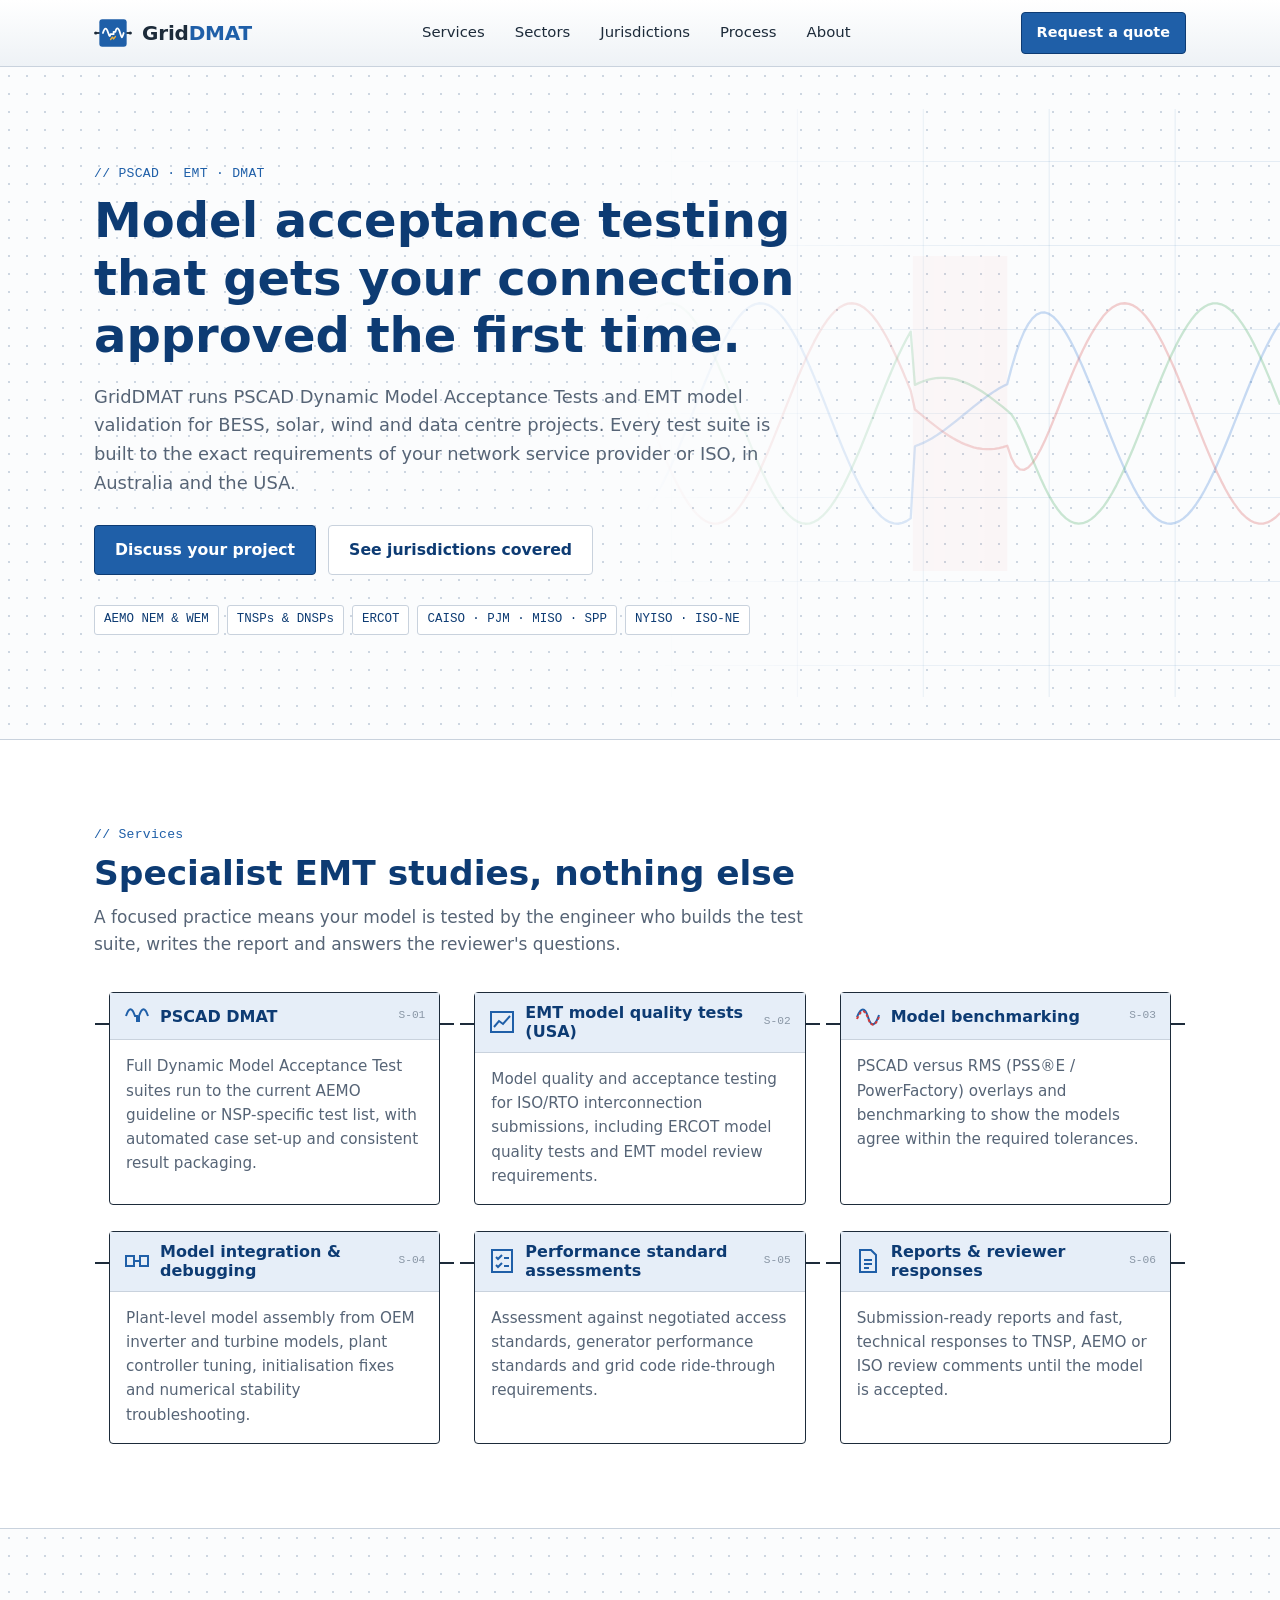
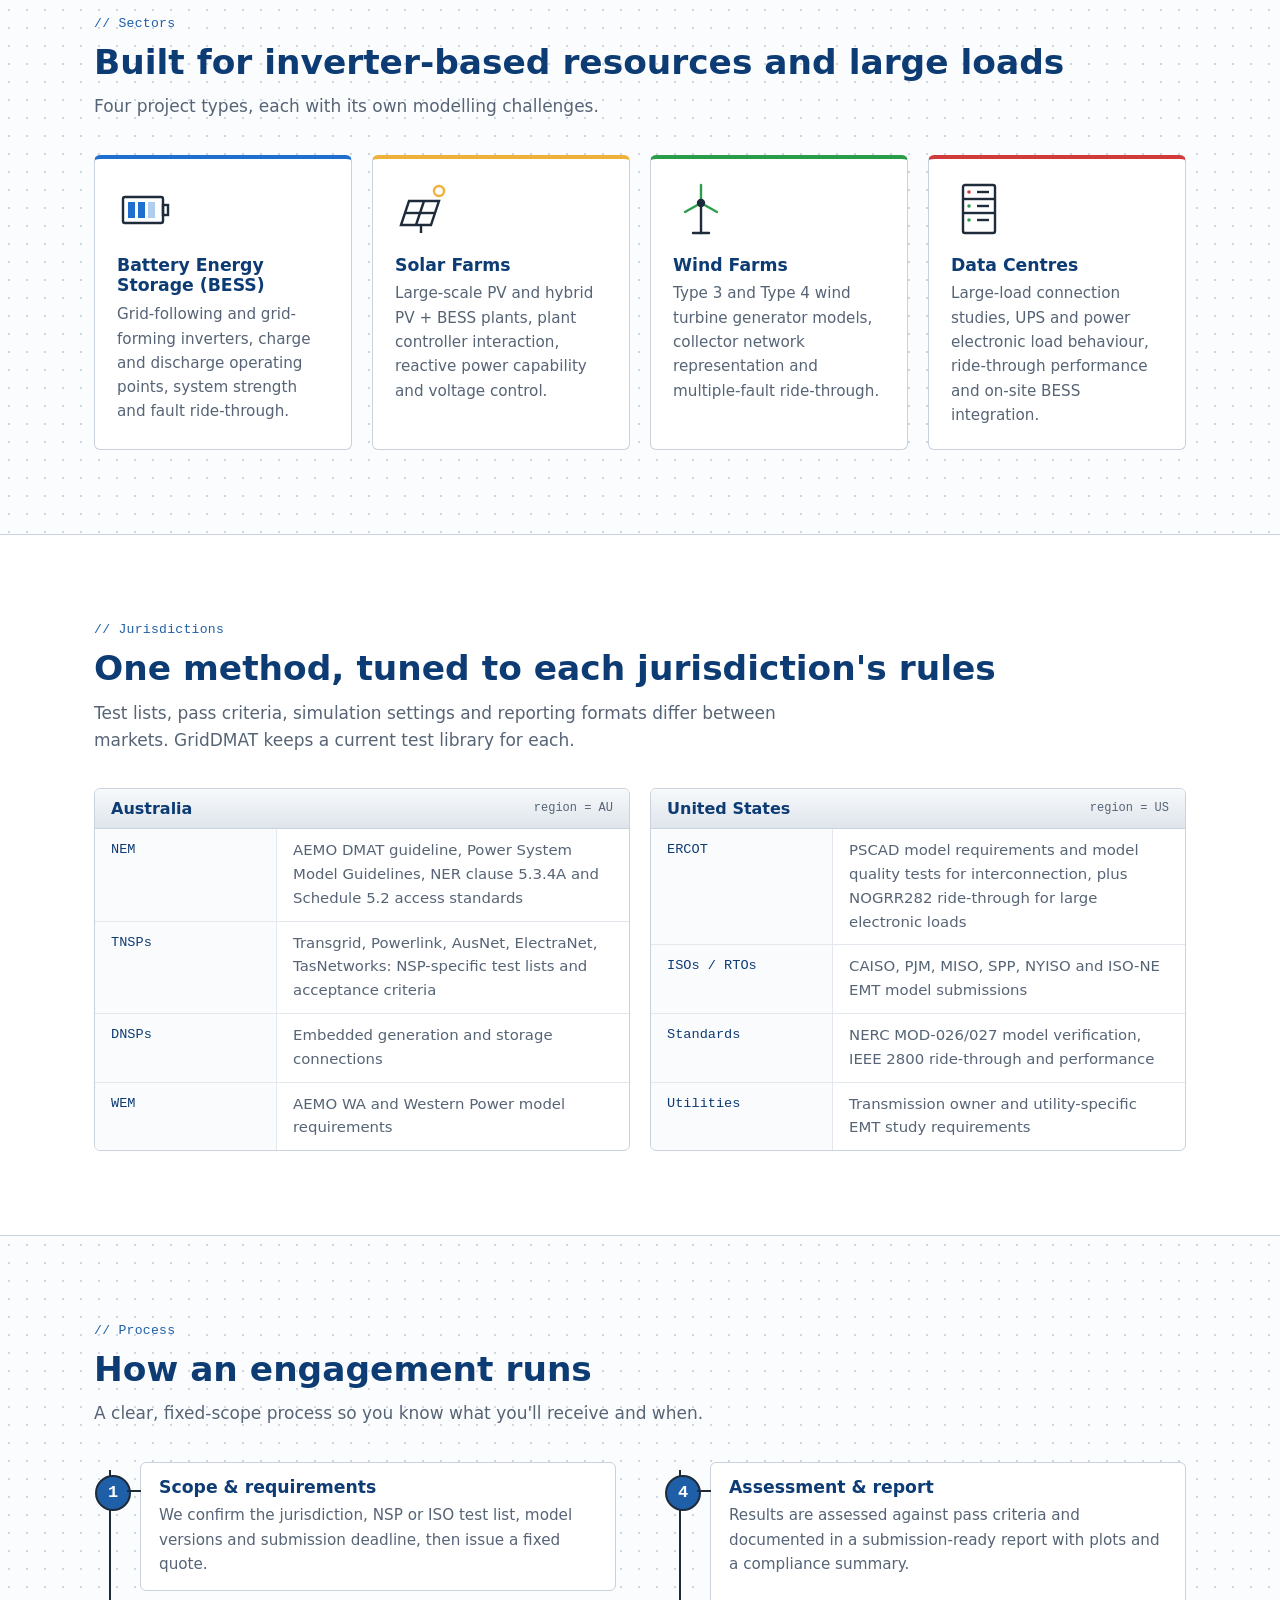
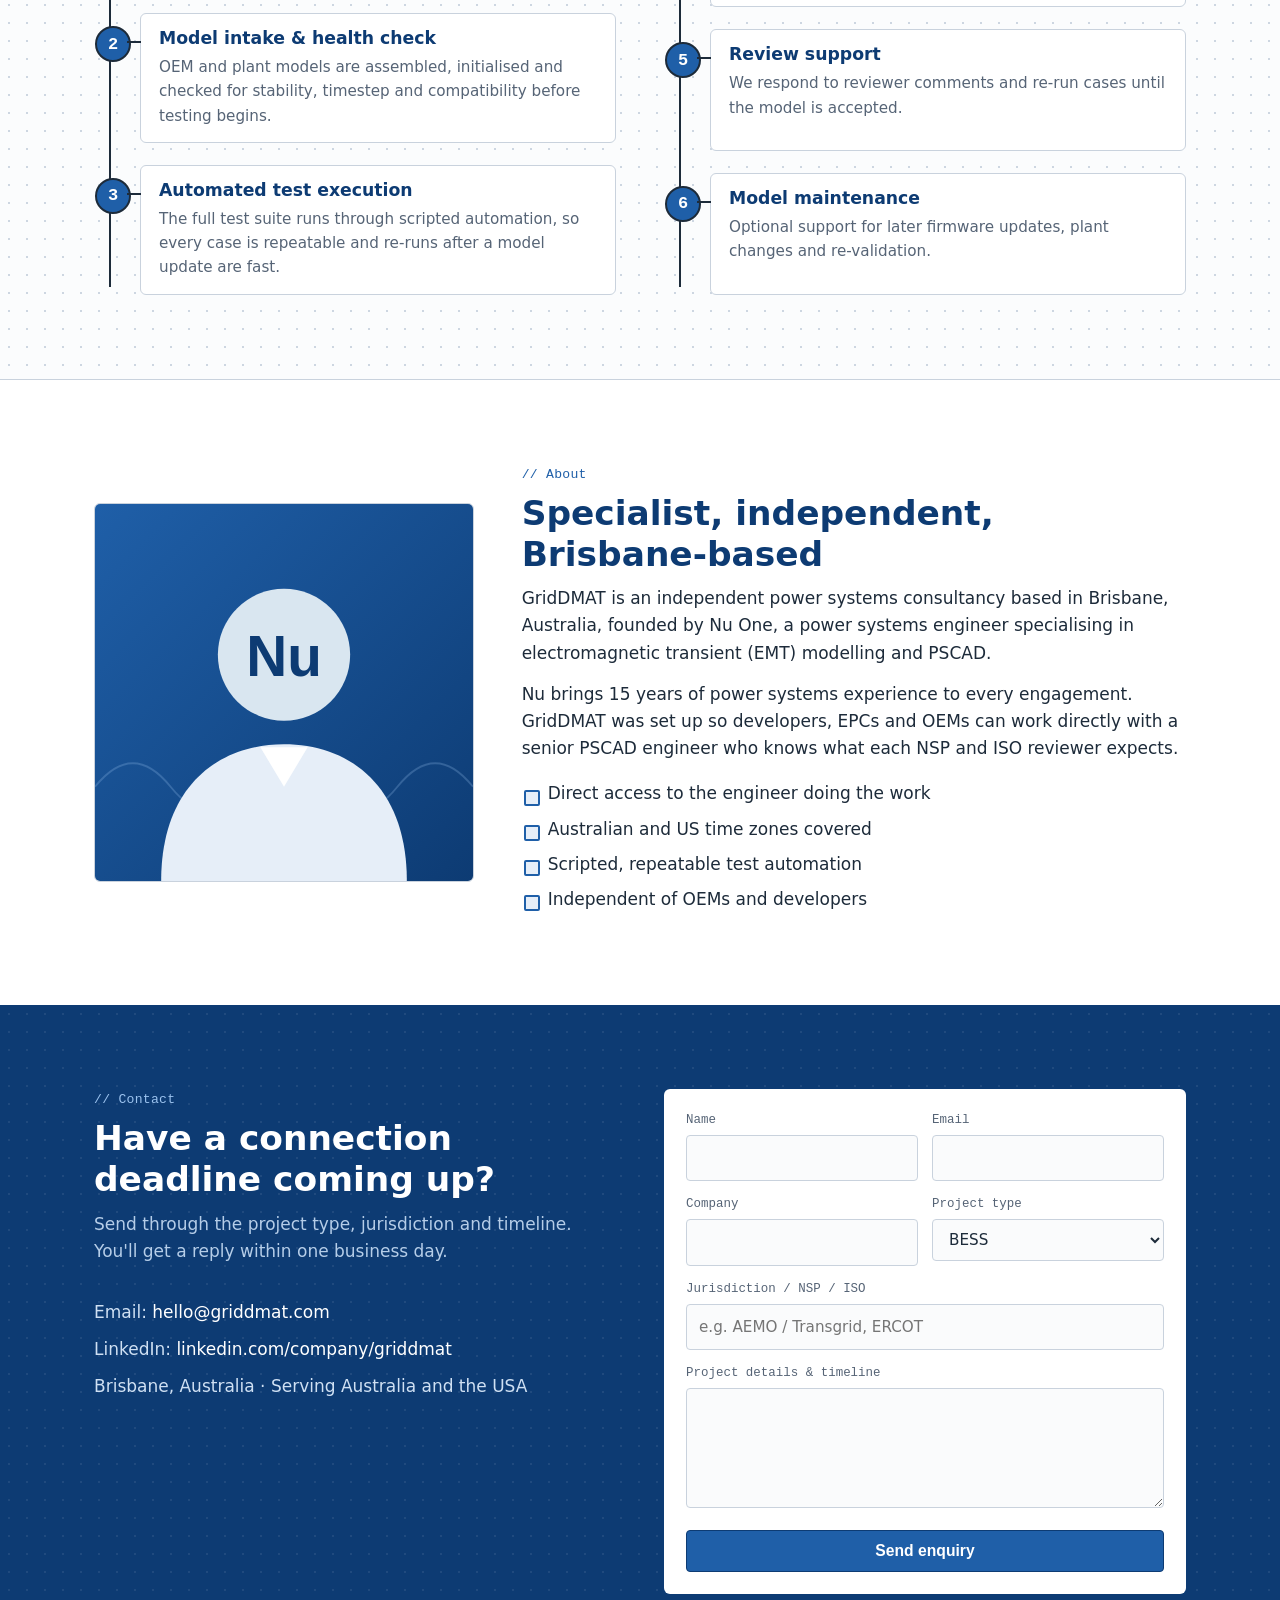
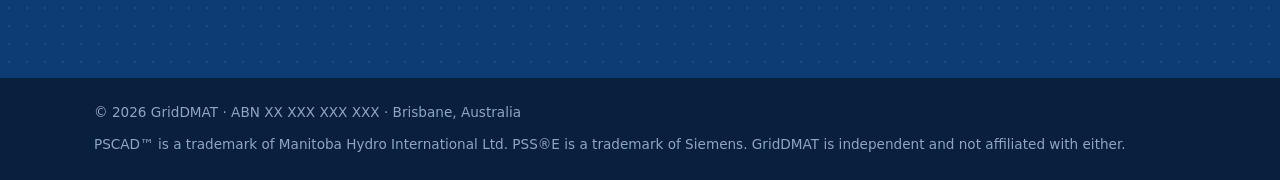
==== index.html @ 1ff41a5a "Initial website" ====
<!DOCTYPE html>
<html lang="en-AU">
<head>
<meta charset="utf-8">
<meta name="viewport" content="width=device-width,initial-scale=1">
<title>GridDMAT | PSCAD DMAT &amp; EMT Model Acceptance Testing for BESS, Solar, Wind &amp; Data Centres</title>
<meta name="description" content="GridDMAT delivers PSCAD Dynamic Model Acceptance Testing (DMAT) and EMT model validation for BESS, solar, wind and data centre connections, meeting AEMO, TNSP/NSP and US ISO/RTO requirements.">
<meta property="og:title" content="GridDMAT | PSCAD DMAT &amp; EMT Model Acceptance Testing">
<meta property="og:description" content="Jurisdiction-ready PSCAD model acceptance testing for BESS, solar, wind and data centres in Australia and the USA.">
<meta property="og:type" content="website">
<link rel="icon" href="assets/logo.svg" type="image/svg+xml">
<link rel="stylesheet" href="styles.css">
<script type="application/ld+json">
{"@context":"https://schema.org","@type":"ProfessionalService","name":"GridDMAT","description":"PSCAD DMAT and EMT model acceptance testing for inverter-based resources and large loads.","areaServed":["Australia","United States"],"address":{"@type":"PostalAddress","addressLocality":"Brisbane","addressRegion":"QLD","addressCountry":"AU"},"founder":{"@type":"Person","name":"Nu One"},"foundingDate":"2026","email":"hello@griddmat.com"}
</script>
</head>
<body>

<header>
  <div class="wrap nav">
    <a class="brand" href="#"><img src="assets/logo.svg" alt=""><span>Grid<b>DMAT</b></span></a>
    <ul>
      <li><a href="#services">Services</a></li>
      <li><a href="#sectors">Sectors</a></li>
      <li><a href="#jurisdictions">Jurisdictions</a></li>
      <li><a href="#process">Process</a></li>
      <li><a href="#about">About</a></li>
    </ul>
    <a class="btn" href="#contact">Request a quote</a>
  </div>
</header>

<section class="hero canvas">
  <div class="wrap">
    <div class="hero-text">
      <p class="eyebrow">PSCAD · EMT · DMAT</p>
      <h1>Model acceptance testing that gets your connection approved the first time.</h1>
      <p class="sub">GridDMAT runs PSCAD Dynamic Model Acceptance Tests and EMT model validation for BESS, solar, wind and data centre projects. Every test suite is built to the exact requirements of your network service provider or ISO, in Australia and the USA.</p>
      <div class="cta">
        <a class="btn" href="#contact">Discuss your project</a>
        <a class="btn ghost" href="#jurisdictions">See jurisdictions covered</a>
      </div>
      <div class="tags">
        <span class="tag">AEMO NEM &amp; WEM</span>
        <span class="tag">TNSPs &amp; DNSPs</span>
        <span class="tag">ERCOT</span>
        <span class="tag">CAISO · PJM · MISO · SPP</span>
        <span class="tag">NYISO · ISO-NE</span>
      </div>
    </div>

  </div>
</section>

<section id="services">
  <div class="wrap">
    <p class="eyebrow">Services</p>
    <h2>Specialist EMT studies, nothing else</h2>
    <p class="lead">A focused practice means your model is tested by the engineer who builds the test suite, writes the report and answers the reviewer's questions.</p>
    <div class="grid g3" style="gap:26px 34px;padding:0 15px">
      <div class="comp"><div class="comp-h">
        <svg viewBox="0 0 26 26" fill="none" stroke="#1f5fa8" stroke-width="2"><path d="M2 13 C5 4 8 4 11 13 L13 13 L13 18 L15 18 L15 13 C18 4 21 4 24 13"/></svg>
        <h3>PSCAD DMAT</h3><span class="comp-id">S-01</span></div>
        <div class="comp-b"><p>Full Dynamic Model Acceptance Test suites run to the current AEMO guideline or NSP-specific test list, with automated case set-up and consistent result packaging.</p></div></div>
      <div class="comp"><div class="comp-h">
        <svg viewBox="0 0 26 26" fill="none" stroke="#1f5fa8" stroke-width="2"><rect x="2" y="3" width="22" height="20"/><polyline points="5,18 10,12 14,15 21,7"/></svg>
        <h3>EMT model quality tests (USA)</h3><span class="comp-id">S-02</span></div>
        <div class="comp-b"><p>Model quality and acceptance testing for ISO/RTO interconnection submissions, including ERCOT model quality tests and EMT model review requirements.</p></div></div>
      <div class="comp"><div class="comp-h">
        <svg viewBox="0 0 26 26" fill="none" stroke-width="2"><path d="M2 14 C6 4 10 4 13 14 S20 24 24 12" stroke="#1f5fa8"/><path d="M2 16 C6 6 10 6 13 15 S20 24 24 14" stroke="#d23b3b" stroke-dasharray="3 2"/></svg>
        <h3>Model benchmarking</h3><span class="comp-id">S-03</span></div>
        <div class="comp-b"><p>PSCAD versus RMS (PSS®E / PowerFactory) overlays and benchmarking to show the models agree within the required tolerances.</p></div></div>
      <div class="comp"><div class="comp-h">
        <svg viewBox="0 0 26 26" fill="none" stroke="#1f5fa8" stroke-width="2"><rect x="2" y="8" width="8" height="10"/><rect x="16" y="8" width="8" height="10"/><line x1="10" y1="13" x2="16" y2="13"/></svg>
        <h3>Model integration &amp; debugging</h3><span class="comp-id">S-04</span></div>
        <div class="comp-b"><p>Plant-level model assembly from OEM inverter and turbine models, plant controller tuning, initialisation fixes and numerical stability troubleshooting.</p></div></div>
      <div class="comp"><div class="comp-h">
        <svg viewBox="0 0 26 26" fill="none" stroke="#1f5fa8" stroke-width="2"><rect x="3" y="2" width="20" height="22"/><polyline points="7,9 9,11 13,7"/><polyline points="7,17 9,19 13,15"/><line x1="15" y1="10" x2="20" y2="10"/><line x1="15" y1="18" x2="20" y2="18"/></svg>
        <h3>Performance standard assessments</h3><span class="comp-id">S-05</span></div>
        <div class="comp-b"><p>Assessment against negotiated access standards, generator performance standards and grid code ride-through requirements.</p></div></div>
      <div class="comp"><div class="comp-h">
        <svg viewBox="0 0 26 26" fill="none" stroke="#1f5fa8" stroke-width="2"><path d="M5 2 H16 L21 7 V24 H5 Z"/><line x1="9" y1="12" x2="17" y2="12"/><line x1="9" y1="16" x2="17" y2="16"/><line x1="9" y1="20" x2="14" y2="20"/></svg>
        <h3>Reports &amp; reviewer responses</h3><span class="comp-id">S-06</span></div>
        <div class="comp-b"><p>Submission-ready reports and fast, technical responses to TNSP, AEMO or ISO review comments until the model is accepted.</p></div></div>
    </div>
  </div>
</section>

<section id="sectors" class="alt canvas">
  <div class="wrap">
    <p class="eyebrow">Sectors</p>
    <h2>Built for inverter-based resources and large loads</h2>
    <p class="lead">Four project types, each with its own modelling challenges.</p>
    <div class="grid g4">
      <div class="sector">
        <svg viewBox="0 0 56 56" fill="none" stroke="#1d2b3a" stroke-width="2.4"><rect x="6" y="16" width="40" height="26" rx="2"/><rect x="46" y="24" width="5" height="10"/><rect x="11" y="21" width="7" height="16" fill="#1f6fd1" stroke="none"/><rect x="21" y="21" width="7" height="16" fill="#1f6fd1" stroke="none"/><rect x="31" y="21" width="7" height="16" fill="#1f6fd1" stroke="none" opacity=".35"/></svg>
        <h3>Battery Energy Storage (BESS)</h3>
        <p>Grid-following and grid-forming inverters, charge and discharge operating points, system strength and fault ride-through.</p>
      </div>
      <div class="sector">
        <svg viewBox="0 0 56 56" fill="none" stroke="#1d2b3a" stroke-width="2.4"><circle cx="44" cy="10" r="5" stroke="#f0b13a"/><path d="M6 44 L14 20 H44 L36 44 Z"/><line x1="10" y1="32" x2="40" y2="32"/><line x1="29" y1="20" x2="21" y2="44"/><line x1="26" y1="44" x2="26" y2="52"/></svg>
        <h3>Solar Farms</h3>
        <p>Large-scale PV and hybrid PV + BESS plants, plant controller interaction, reactive power capability and voltage control.</p>
      </div>
      <div class="sector">
        <svg viewBox="0 0 56 56" fill="none" stroke="#1d2b3a" stroke-width="2.4" stroke-linecap="round"><line x1="28" y1="22" x2="28" y2="52"/><line x1="20" y1="52" x2="36" y2="52"/><line x1="28" y1="22" x2="28" y2="4" stroke="#2a9d4b"/><line x1="28" y1="22" x2="12" y2="31" stroke="#2a9d4b"/><line x1="28" y1="22" x2="44" y2="31" stroke="#2a9d4b"/><circle cx="28" cy="22" r="3" fill="#1d2b3a"/></svg>
        <h3>Wind Farms</h3>
        <p>Type 3 and Type 4 wind turbine generator models, collector network representation and multiple-fault ride-through.</p>
      </div>
      <div class="sector">
        <svg viewBox="0 0 56 56" fill="none" stroke="#1d2b3a" stroke-width="2.4"><rect x="12" y="4" width="32" height="48" rx="2"/><line x1="12" y1="18" x2="44" y2="18"/><line x1="12" y1="32" x2="44" y2="32"/><circle cx="18" cy="11" r="1.8" fill="#d23b3b" stroke="none"/><circle cx="18" cy="25" r="1.8" fill="#2a9d4b" stroke="none"/><circle cx="18" cy="39" r="1.8" fill="#2a9d4b" stroke="none"/><line x1="26" y1="11" x2="38" y2="11"/><line x1="26" y1="25" x2="38" y2="25"/><line x1="26" y1="39" x2="38" y2="39"/></svg>
        <h3>Data Centres</h3>
        <p>Large-load connection studies, UPS and power electronic load behaviour, ride-through performance and on-site BESS integration.</p>
      </div>
    </div>
  </div>
</section>

<section id="jurisdictions">
  <div class="wrap">
    <p class="eyebrow">Jurisdictions</p>
    <h2>One method, tuned to each jurisdiction's rules</h2>
    <p class="lead">Test lists, pass criteria, simulation settings and reporting formats differ between markets. GridDMAT keeps a current test library for each.</p>
    <div class="grid g2">
      <div class="params">
        <h3>Australia <small>region = AU</small></h3>
        <table>
          <tr><td>NEM</td><td>AEMO DMAT guideline, Power System Model Guidelines, NER clause 5.3.4A and Schedule 5.2 access standards</td></tr>
          <tr><td>TNSPs</td><td>Transgrid, Powerlink, AusNet, ElectraNet, TasNetworks: NSP-specific test lists and acceptance criteria</td></tr>
          <tr><td>DNSPs</td><td>Embedded generation and storage connections</td></tr>
          <tr><td>WEM</td><td>AEMO WA and Western Power model requirements</td></tr>
        </table>
      </div>
      <div class="params">
        <h3>United States <small>region = US</small></h3>
        <table>
          <tr><td>ERCOT</td><td>PSCAD model requirements and model quality tests for interconnection, plus NOGRR282 ride-through for large electronic loads</td></tr>
          <tr><td>ISOs / RTOs</td><td>CAISO, PJM, MISO, SPP, NYISO and ISO-NE EMT model submissions</td></tr>
          <tr><td>Standards</td><td>NERC MOD-026/027 model verification, IEEE 2800 ride-through and performance</td></tr>
          <tr><td>Utilities</td><td>Transmission owner and utility-specific EMT study requirements</td></tr>
        </table>
      </div>
    </div>
  </div>
</section>

<section id="process" class="alt canvas">
  <div class="wrap">
    <p class="eyebrow">Process</p>
    <h2>How an engagement runs</h2>
    <p class="lead">A clear, fixed-scope process so you know what you'll receive and when.</p>
    <div class="flow-wrap">
      <div class="flow">
        <div class="node" data-n="1"><h3>Scope &amp; requirements</h3><p>We confirm the jurisdiction, NSP or ISO test list, model versions and submission deadline, then issue a fixed quote.</p></div>
        <div class="node" data-n="2"><h3>Model intake &amp; health check</h3><p>OEM and plant models are assembled, initialised and checked for stability, timestep and compatibility before testing begins.</p></div>
        <div class="node" data-n="3"><h3>Automated test execution</h3><p>The full test suite runs through scripted automation, so every case is repeatable and re-runs after a model update are fast.</p></div>
      </div>
      <div class="flow">
        <div class="node" data-n="4"><h3>Assessment &amp; report</h3><p>Results are assessed against pass criteria and documented in a submission-ready report with plots and a compliance summary.</p></div>
        <div class="node" data-n="5"><h3>Review support</h3><p>We respond to reviewer comments and re-run cases until the model is accepted.</p></div>
        <div class="node" data-n="6"><h3>Model maintenance</h3><p>Optional support for later firmware updates, plant changes and re-validation.</p></div>
      </div>
    </div>
  </div>
</section>

<section id="about">
  <div class="wrap about">
    <div class="portrait"><img src="assets/founder.svg" alt="Nu One, Founder of GridDMAT"></div>
    <div>
      <p class="eyebrow">About</p>
      <h2>Specialist, independent, Brisbane-based</h2>
      <p>GridDMAT is an independent power systems consultancy based in Brisbane, Australia, founded by Nu One, a power systems engineer specialising in electromagnetic transient (EMT) modelling and PSCAD.</p>
      <p style="margin-top:14px">Nu brings 15 years of power systems experience to every engagement. GridDMAT was set up so developers, EPCs and OEMs can work directly with a senior PSCAD engineer who knows what each NSP and ISO reviewer expects.</p>
      <ul class="ticks">
        <li>Direct access to the engineer doing the work</li>
        <li>Australian and US time zones covered</li>
        <li>Scripted, repeatable test automation</li>
        <li>Independent of OEMs and developers</li>
      </ul>
    </div>
  </div>
</section>

<section id="contact" class="contact">
  <div class="wrap grid g2" style="gap:48px;align-items:start">
    <div>
      <p class="eyebrow">Contact</p>
      <h2>Have a connection deadline coming up?</h2>
      <p class="lead">Send through the project type, jurisdiction and timeline. You'll get a reply within one business day.</p>
      <div class="contact-info">
        <p>Email: <a href="mailto:hello@griddmat.com">hello@griddmat.com</a></p>
        <p>LinkedIn: <a href="https://www.linkedin.com/company/griddmat" target="_blank" rel="noopener">linkedin.com/company/griddmat</a></p>
        <p>Brisbane, Australia · Serving Australia and the USA</p>
      </div>
    </div>
    <!-- Replace the action URL with your Formspree or Netlify form endpoint -->
    <form action="https://formspree.io/f/YOUR_FORM_ID" method="POST">
      <div class="row">
        <div><label for="name">Name</label><input id="name" name="name" required></div>
        <div><label for="email">Email</label><input id="email" type="email" name="email" required></div>
      </div>
      <div class="row">
        <div><label for="company">Company</label><input id="company" name="company"></div>
        <div><label for="type">Project type</label>
          <select id="type" name="project_type">
            <option>BESS</option><option>Solar farm</option><option>Wind farm</option><option>Hybrid</option><option>Data centre</option><option>Other</option>
          </select></div>
      </div>
      <div><label for="juris">Jurisdiction / NSP / ISO</label><input id="juris" name="jurisdiction" placeholder="e.g. AEMO / Transgrid, ERCOT"></div>
      <div><label for="msg">Project details &amp; timeline</label><textarea id="msg" name="message"></textarea></div>
      <button class="btn" type="submit">Send enquiry</button>
    </form>
  </div>
</section>

<footer>
  <div class="wrap">
    <span>© <span id="y"></span> GridDMAT · ABN XX XXX XXX XXX · Brisbane, Australia</span>
    <span>PSCAD™ is a trademark of Manitoba Hydro International Ltd. PSS®E is a trademark of Siemens. GridDMAT is independent and not affiliated with either.</span>
  </div>
</footer>
<script>document.getElementById('y').textContent=new Date().getFullYear()</script>
</body>
</html>
---- styles.css ----
/* GridDMAT: EMT-workspace theme (schematic canvas, component blocks, plot panels) */
:root{
  --ink:#1d2b3a; --muted:#566476; --line:#c9d2dd; --line-2:#e3e8ee;
  --canvas:#fbfcfd; --dot:#cdd6e1; --chrome:#eef2f6; --chrome-2:#dfe5ec;
  --blue:#1f5fa8; --blue-d:#0d3b73; --blue-l:#e6eef8;
  --t-blue:#1f6fd1; --t-red:#d23b3b; --t-green:#2a9d4b; --amber:#f0b13a;
  --mono:Consolas,"Cascadia Mono","SFMono-Regular",Menlo,monospace;
  --max:1140px; --r:6px;
}
*{box-sizing:border-box;margin:0;padding:0}
html{scroll-behavior:smooth}
body{font-family:"Segoe UI",Inter,system-ui,-apple-system,Roboto,sans-serif;color:var(--ink);background:#fff;line-height:1.6;font-size:17px}
a{color:var(--blue);text-decoration:none}
a:hover{text-decoration:underline}
.wrap{max-width:var(--max);margin:0 auto;padding:0 24px}
h1,h2,h3{color:var(--blue-d);line-height:1.2}
h1{font-size:clamp(2rem,4.2vw,3rem);font-weight:800}
h2{font-size:clamp(1.6rem,3vw,2.15rem);margin-bottom:10px}
h3{font-size:1.08rem;margin-bottom:6px}
.eyebrow{font-family:var(--mono);font-size:.82rem;color:var(--blue);letter-spacing:.02em;margin-bottom:8px}
.eyebrow::before{content:"// "}
.lead{color:var(--muted);max-width:720px;margin-bottom:34px}
.mono{font-family:var(--mono)}

/* canvas: dot grid like a schematic workspace */
.canvas{background-color:var(--canvas);background-image:radial-gradient(var(--dot) 1.1px,transparent 1.2px);background-size:18px 18px}

/* header: application ribbon */
header{position:sticky;top:0;z-index:10;background:linear-gradient(#fff,var(--chrome));border-bottom:1px solid var(--line)}
.nav{display:flex;align-items:center;justify-content:space-between;height:66px}
.brand{display:flex;align-items:center;gap:10px;font-weight:800;font-size:1.25rem;color:var(--ink);letter-spacing:-.01em}
.brand img{width:38px;height:38px}
.brand b{color:var(--blue)}
.brand:hover{text-decoration:none}
.nav ul{display:flex;gap:4px;list-style:none}
.nav ul a{display:block;color:var(--ink);font-size:.93rem;padding:6px 12px;border:1px solid transparent;border-radius:4px}
.nav ul a:hover{background:#fff;border-color:var(--line);text-decoration:none}
.btn{display:inline-block;background:var(--blue);color:#fff;padding:11px 20px;border-radius:4px;font-weight:700;border:1px solid var(--blue-d);cursor:pointer;font-size:.98rem}
.btn:hover{background:var(--blue-d);text-decoration:none}
.btn.ghost{background:#fff;color:var(--blue-d);border-color:var(--line)}
.btn.ghost:hover{background:var(--blue-l)}
.nav .btn{padding:8px 15px;font-size:.9rem}

/* hero */
.hero{padding:96px 0 104px;border-bottom:1px solid var(--line);position:relative;overflow:hidden}
.hero::after{content:"";position:absolute;inset:0;background:url("assets/hero-bg.svg") right center/auto 100% no-repeat;pointer-events:none}
.hero .wrap{position:relative;z-index:1}
.hero-text{max-width:720px}
.hero p.sub{font-size:1.12rem;color:var(--muted);margin:18px 0 28px}
.hero .cta{display:flex;gap:12px;flex-wrap:wrap}
.tags{display:flex;gap:8px;flex-wrap:wrap;margin-top:30px}
.tag{font-family:var(--mono);font-size:.78rem;background:#fff;border:1px solid var(--line);border-radius:3px;padding:4px 9px;color:var(--blue-d)}

/* window chrome (workspace panels) */
.win{background:#fff;border:1px solid var(--line);border-radius:var(--r);box-shadow:0 10px 30px rgba(13,59,115,.10);overflow:hidden}
.win-bar{display:flex;align-items:center;gap:8px;background:linear-gradient(#f7f9fb,var(--chrome-2));border-bottom:1px solid var(--line);padding:7px 12px;font-family:var(--mono);font-size:.78rem;color:var(--muted)}
.win-bar i{width:10px;height:10px;border-radius:50%;background:#c4ccd6;display:inline-block}
.win-bar span{margin-left:6px}
.win-body{padding:10px}
.win svg{display:block;width:100%;height:auto}
.win + .win{margin-top:14px}
.caption{font-family:var(--mono);font-size:.72rem;color:#8a97a6;text-align:right;padding:0 12px 8px}

section{padding:84px 0}
section.alt{border-top:1px solid var(--line);border-bottom:1px solid var(--line)}

.grid{display:grid;gap:20px}
.g2{grid-template-columns:repeat(2,1fr)}
.g3{grid-template-columns:repeat(3,1fr)}
.g4{grid-template-columns:repeat(4,1fr)}

/* component card: title strip + body, with terminal pins */
.comp{background:#fff;border:1.5px solid var(--ink);border-radius:4px;position:relative}
.comp::before,.comp::after{content:"";position:absolute;top:30px;width:14px;height:0;border-top:2px solid var(--ink)}
.comp::before{left:-15px}
.comp::after{right:-15px}
.comp-h{display:flex;align-items:center;gap:10px;padding:10px 14px;border-bottom:1px solid var(--line);background:var(--blue-l)}
.comp-h svg{width:26px;height:26px;flex:none}
.comp-h h3{margin:0;font-size:1rem}
.comp-b{padding:14px 16px 16px}
.comp-b p{color:var(--muted);font-size:.95rem}
.comp-id{font-family:var(--mono);font-size:.7rem;color:#8a97a6;margin-left:auto;white-space:nowrap}

/* sectors */
.sector{background:#fff;border:1px solid var(--line);border-radius:var(--r);padding:22px;border-top:4px solid var(--t-blue)}
.sector:nth-child(2){border-top-color:var(--amber)}
.sector:nth-child(3){border-top-color:var(--t-green)}
.sector:nth-child(4){border-top-color:var(--t-red)}
.sector svg{width:56px;height:56px;margin-bottom:10px}
.sector p{color:var(--muted);font-size:.95rem}

/* jurisdictions: parameter tables */
.params{background:#fff;border:1px solid var(--line);border-radius:var(--r);overflow:hidden}
.params h3{display:flex;justify-content:space-between;align-items:center;background:linear-gradient(#f7f9fb,var(--chrome-2));border-bottom:1px solid var(--line);padding:10px 16px;margin:0;font-size:1rem}
.params h3 small{font-family:var(--mono);font-weight:400;color:var(--muted);font-size:.75rem}
.params table{width:100%;border-collapse:collapse;font-size:.93rem}
.params td{padding:10px 16px;border-bottom:1px solid var(--line-2);vertical-align:top;color:var(--muted)}
.params tr:last-child td{border-bottom:0}
.params td:first-child{font-family:var(--mono);font-size:.85rem;color:var(--blue-d);width:34%;background:#fafbfc;border-right:1px solid var(--line-2)}

/* process: a wire with nodes */
.flow{position:relative;display:grid;gap:22px;padding-left:46px}
.flow::before{content:"";position:absolute;left:15px;top:8px;bottom:8px;border-left:2px solid var(--ink)}
.node{position:relative;background:#fff;border:1px solid var(--line);border-radius:var(--r);padding:14px 18px}
.node::before{content:attr(data-n);position:absolute;left:-46px;top:12px;width:32px;height:32px;border-radius:50%;background:var(--blue);color:#fff;font-family:var(--mono);font-weight:700;display:grid;place-items:center;border:2px solid var(--ink)}
.node::after{content:"";position:absolute;left:-14px;top:27px;width:14px;border-top:2px solid var(--ink)}
.node p{color:var(--muted);font-size:.95rem}
.flow-wrap{display:grid;grid-template-columns:1fr 1fr;gap:22px 48px}

/* about */
.about{display:grid;grid-template-columns:.8fr 1.4fr;gap:48px;align-items:center}
.portrait{aspect-ratio:1;border-radius:var(--r);overflow:hidden;border:1px solid var(--line)}
.portrait img{width:100%;height:100%;object-fit:cover;display:block}
.ticks{list-style:none;margin-top:18px}
.ticks li{padding-left:26px;position:relative;margin-bottom:8px}
.ticks li::before{content:"";position:absolute;left:2px;top:.55em;width:12px;height:12px;border:2px solid var(--blue);border-radius:2px;background:var(--blue-l)}

/* contact */
.contact{background:var(--blue-d);color:#cfe0f3;background-image:radial-gradient(rgba(255,255,255,.08) 1.1px,transparent 1.2px);background-size:18px 18px}
.contact h2{color:#fff}
.contact .eyebrow{color:#9cc3ef}
.contact .lead{color:#b5cde8}
form{display:grid;gap:14px;background:#fff;border-radius:var(--r);padding:22px;color:var(--ink)}
.row{display:grid;grid-template-columns:1fr 1fr;gap:14px}
input,select,textarea{width:100%;padding:10px 12px;border-radius:4px;border:1px solid var(--line);background:#fafbfc;color:var(--ink);font:inherit;font-size:.95rem}
input:focus,select:focus,textarea:focus{outline:2px solid var(--blue-l);border-color:var(--blue)}
textarea{min-height:120px;resize:vertical}
label{font-family:var(--mono);font-size:.78rem;color:var(--muted);display:block;margin-bottom:4px}
.contact-info p{margin-bottom:10px}
.contact-info a{color:#fff}

footer{background:#081f3d;color:#8ea6c2;font-size:.85rem;padding:24px 0}
footer .wrap{display:flex;justify-content:space-between;flex-wrap:wrap;gap:10px}

@media (max-width:960px){
  .about{grid-template-columns:1fr}
  .hero::after{opacity:.5}
  .g3,.g4{grid-template-columns:repeat(2,1fr)}
  .flow-wrap{grid-template-columns:1fr}
  .nav ul{display:none}
}
@media (max-width:620px){
  .g2,.g3,.g4,.row{grid-template-columns:1fr}
  section{padding:60px 0}
  .comp::before,.comp::after{display:none}
}
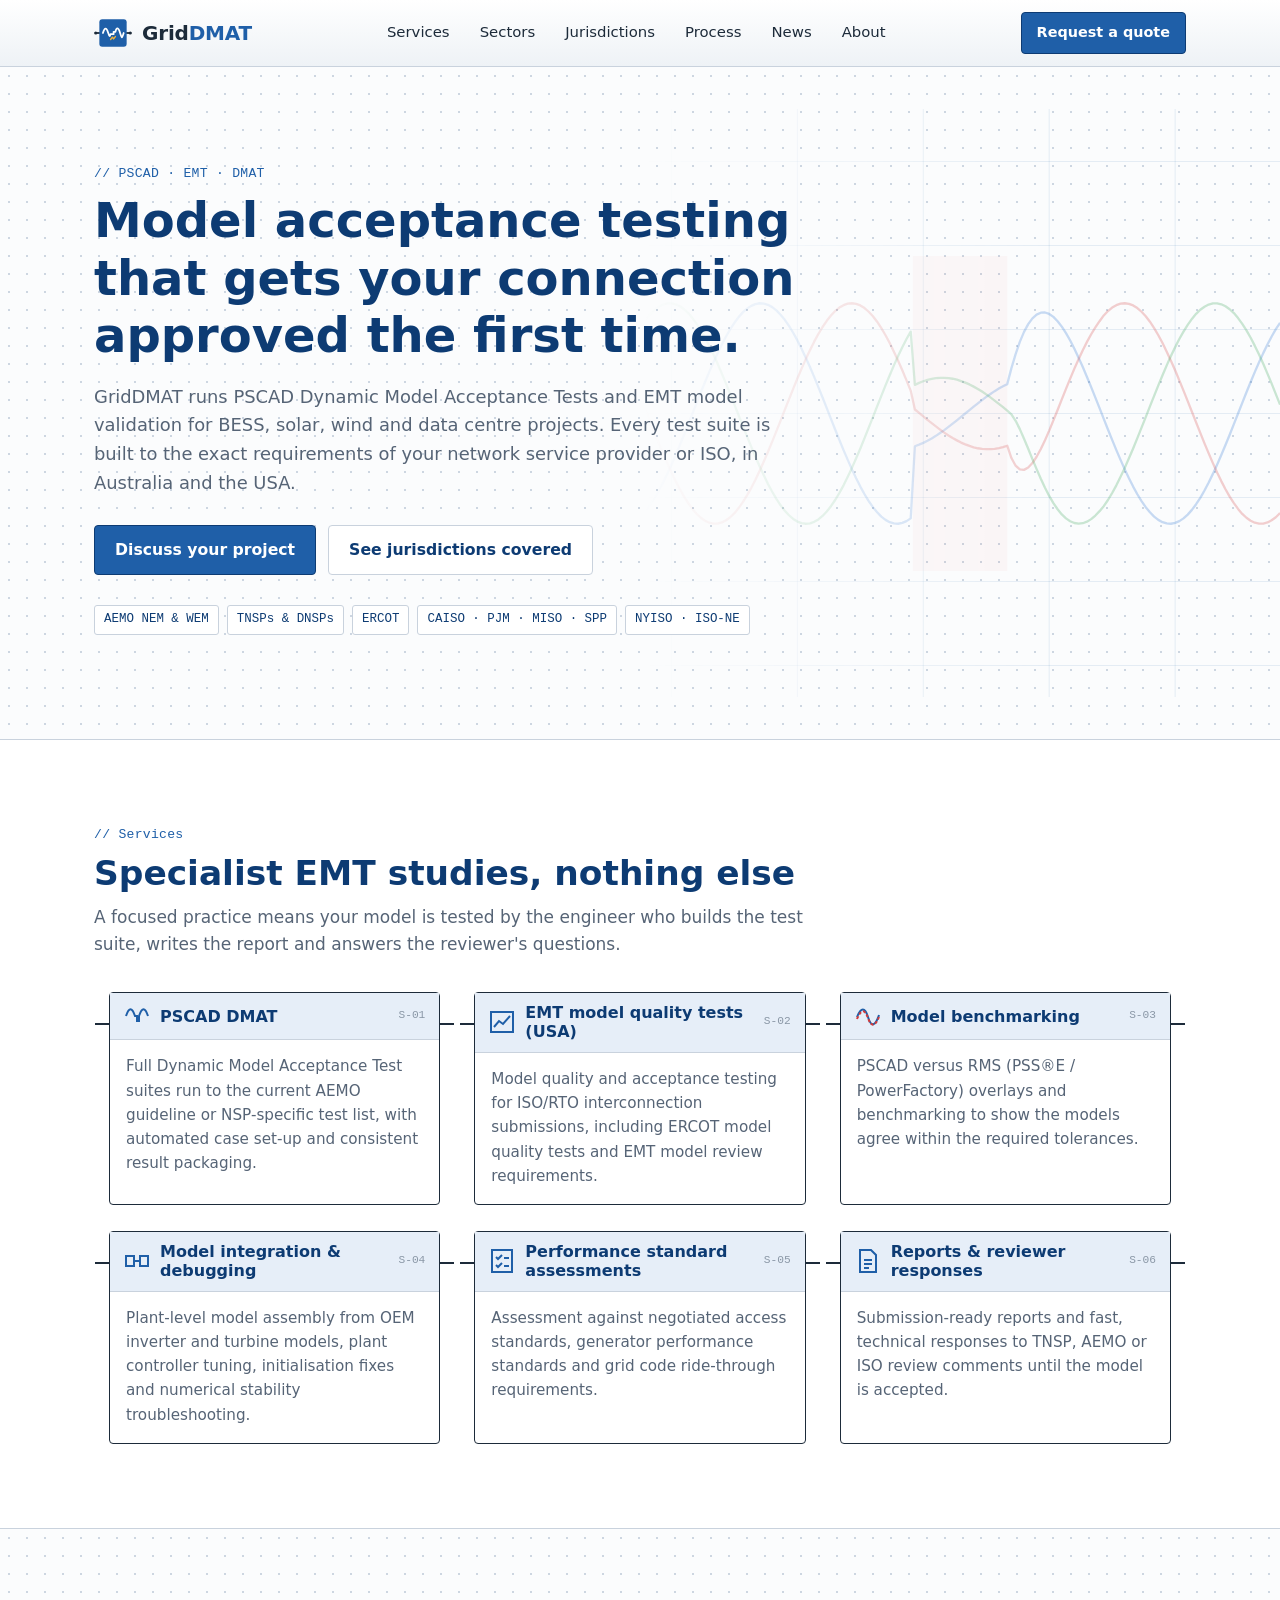
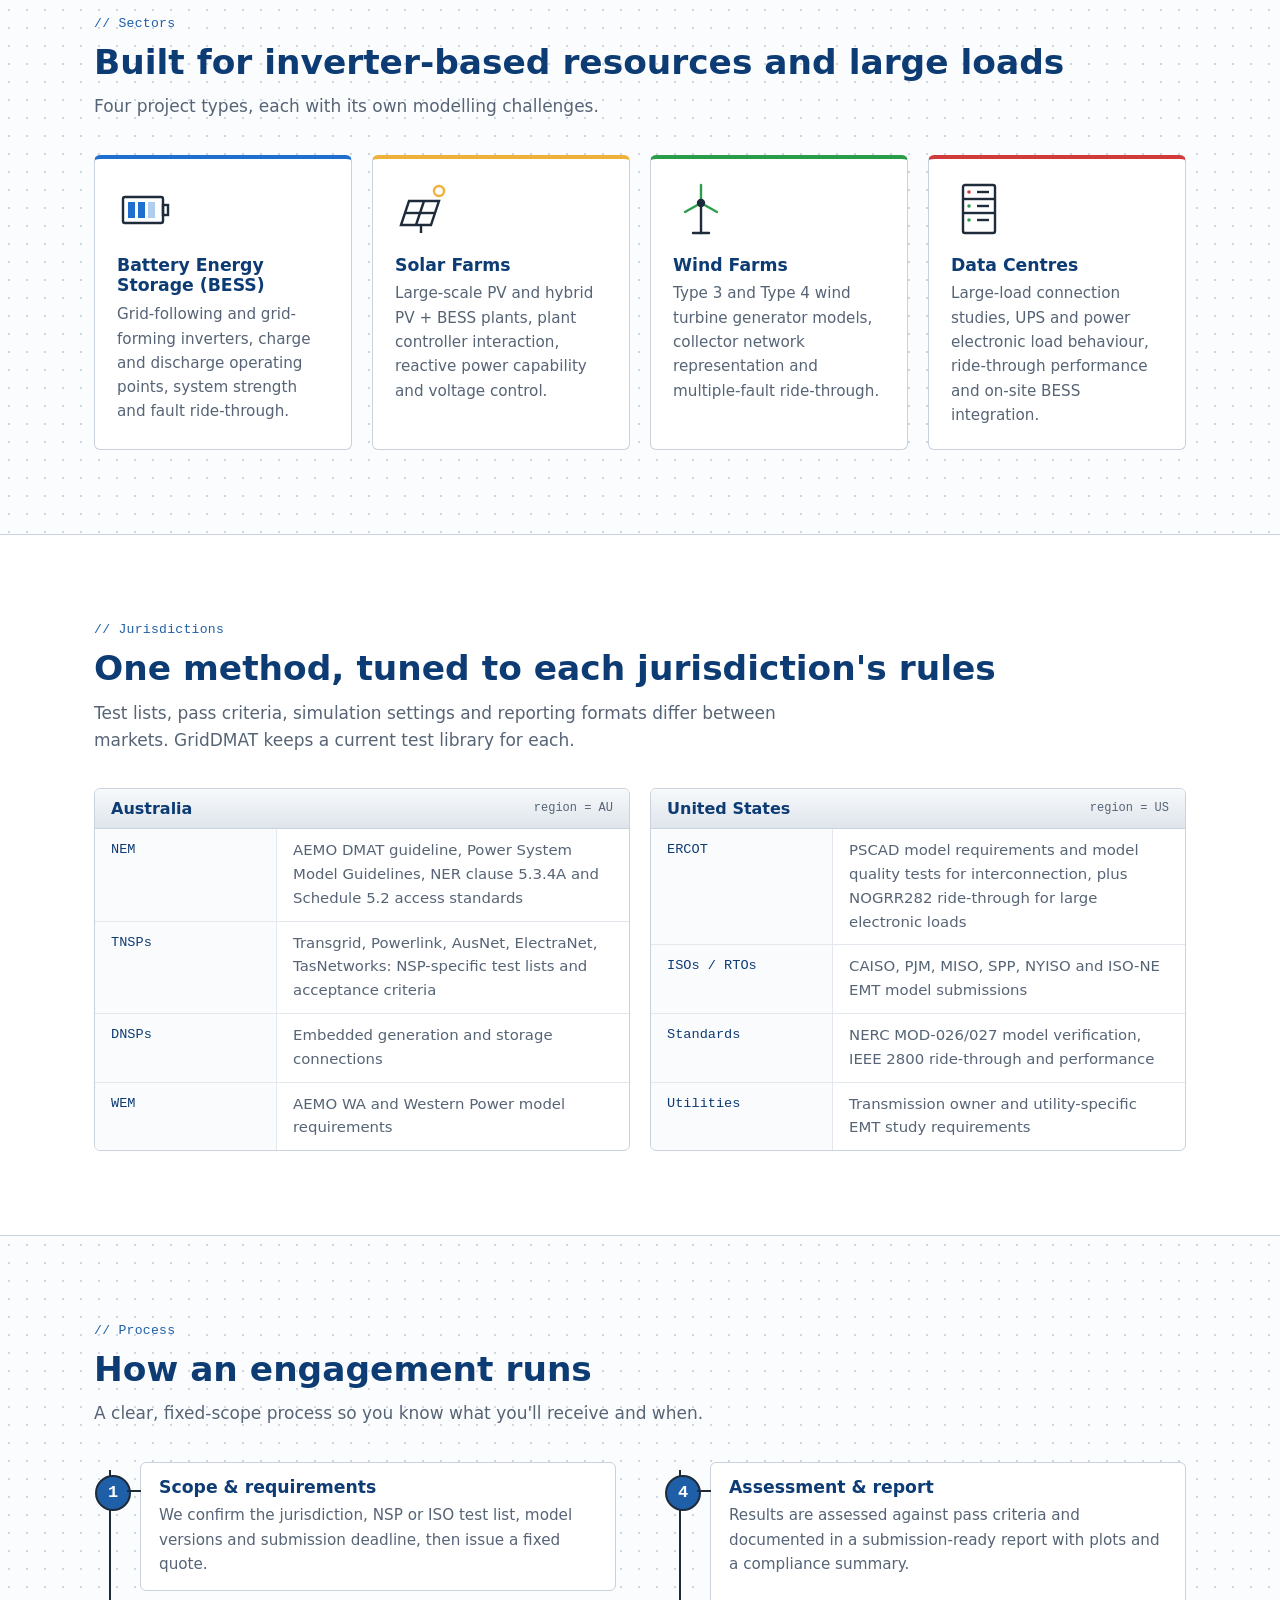
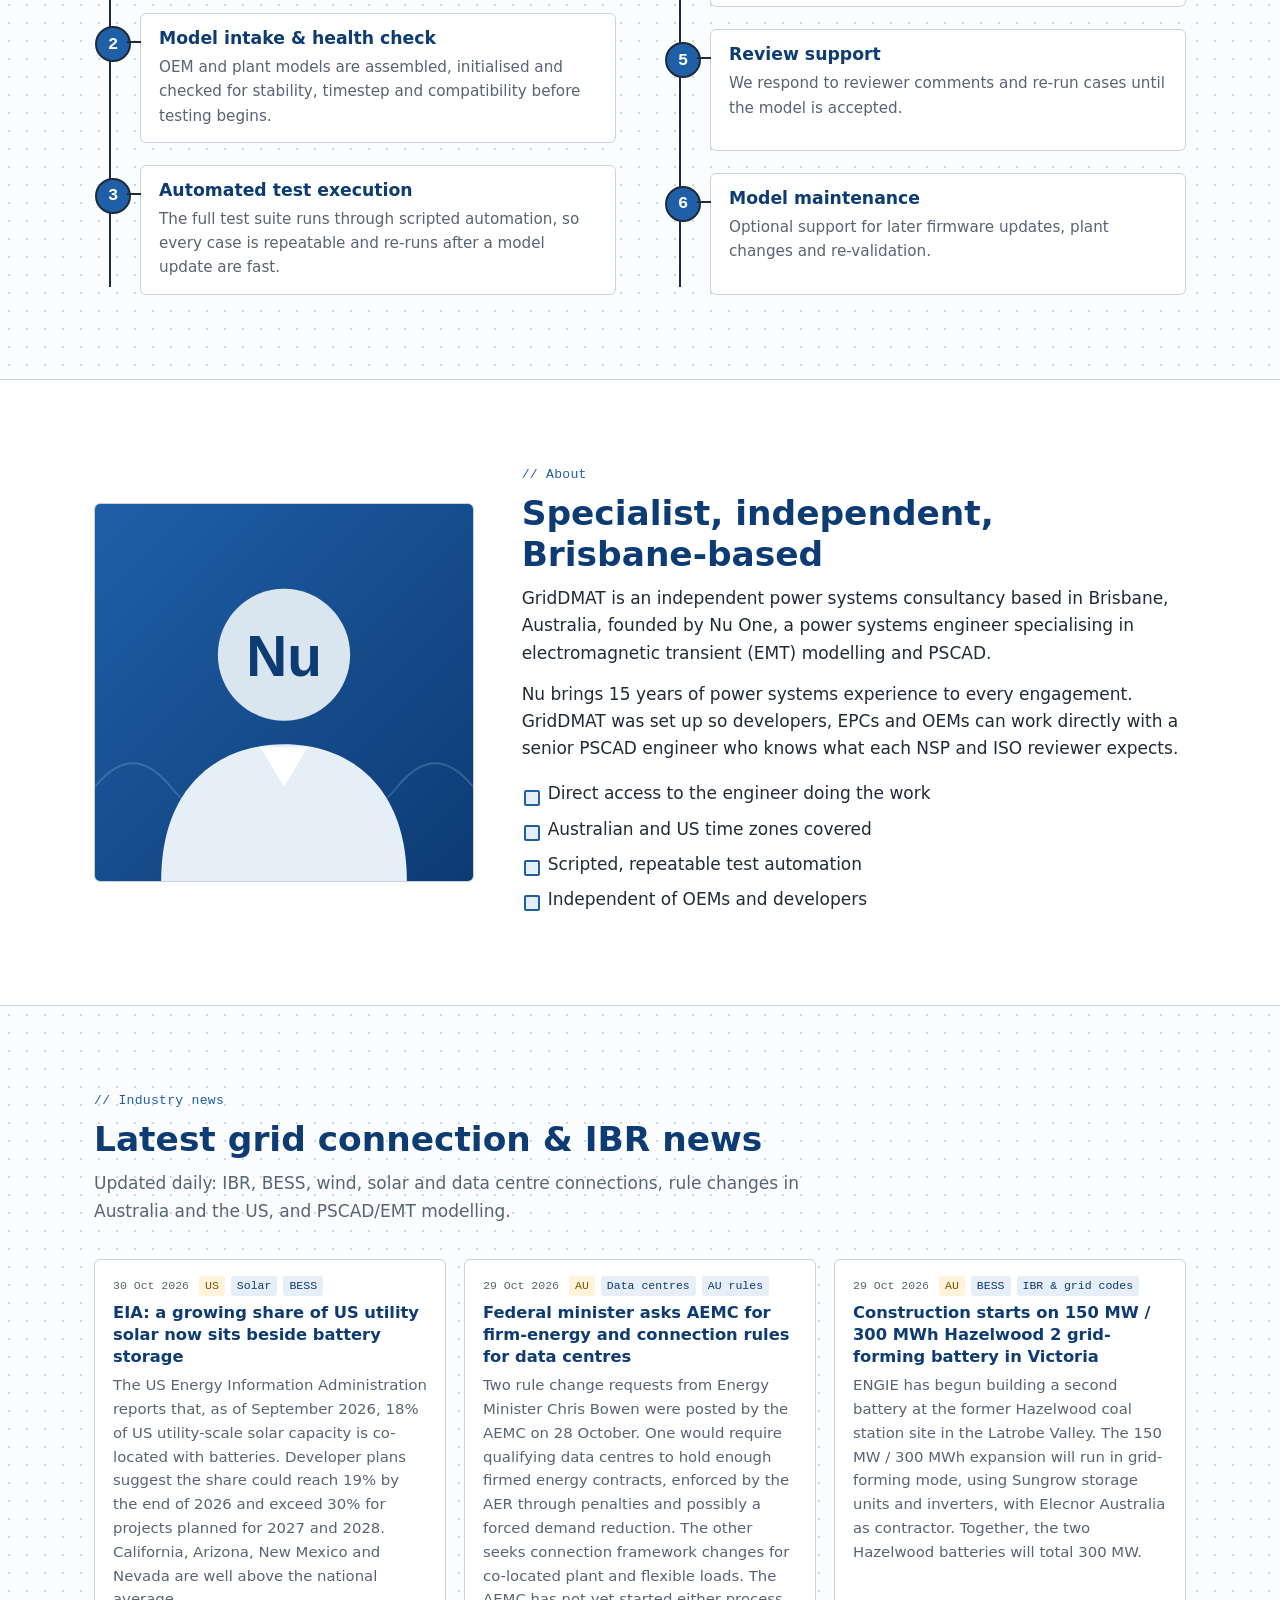
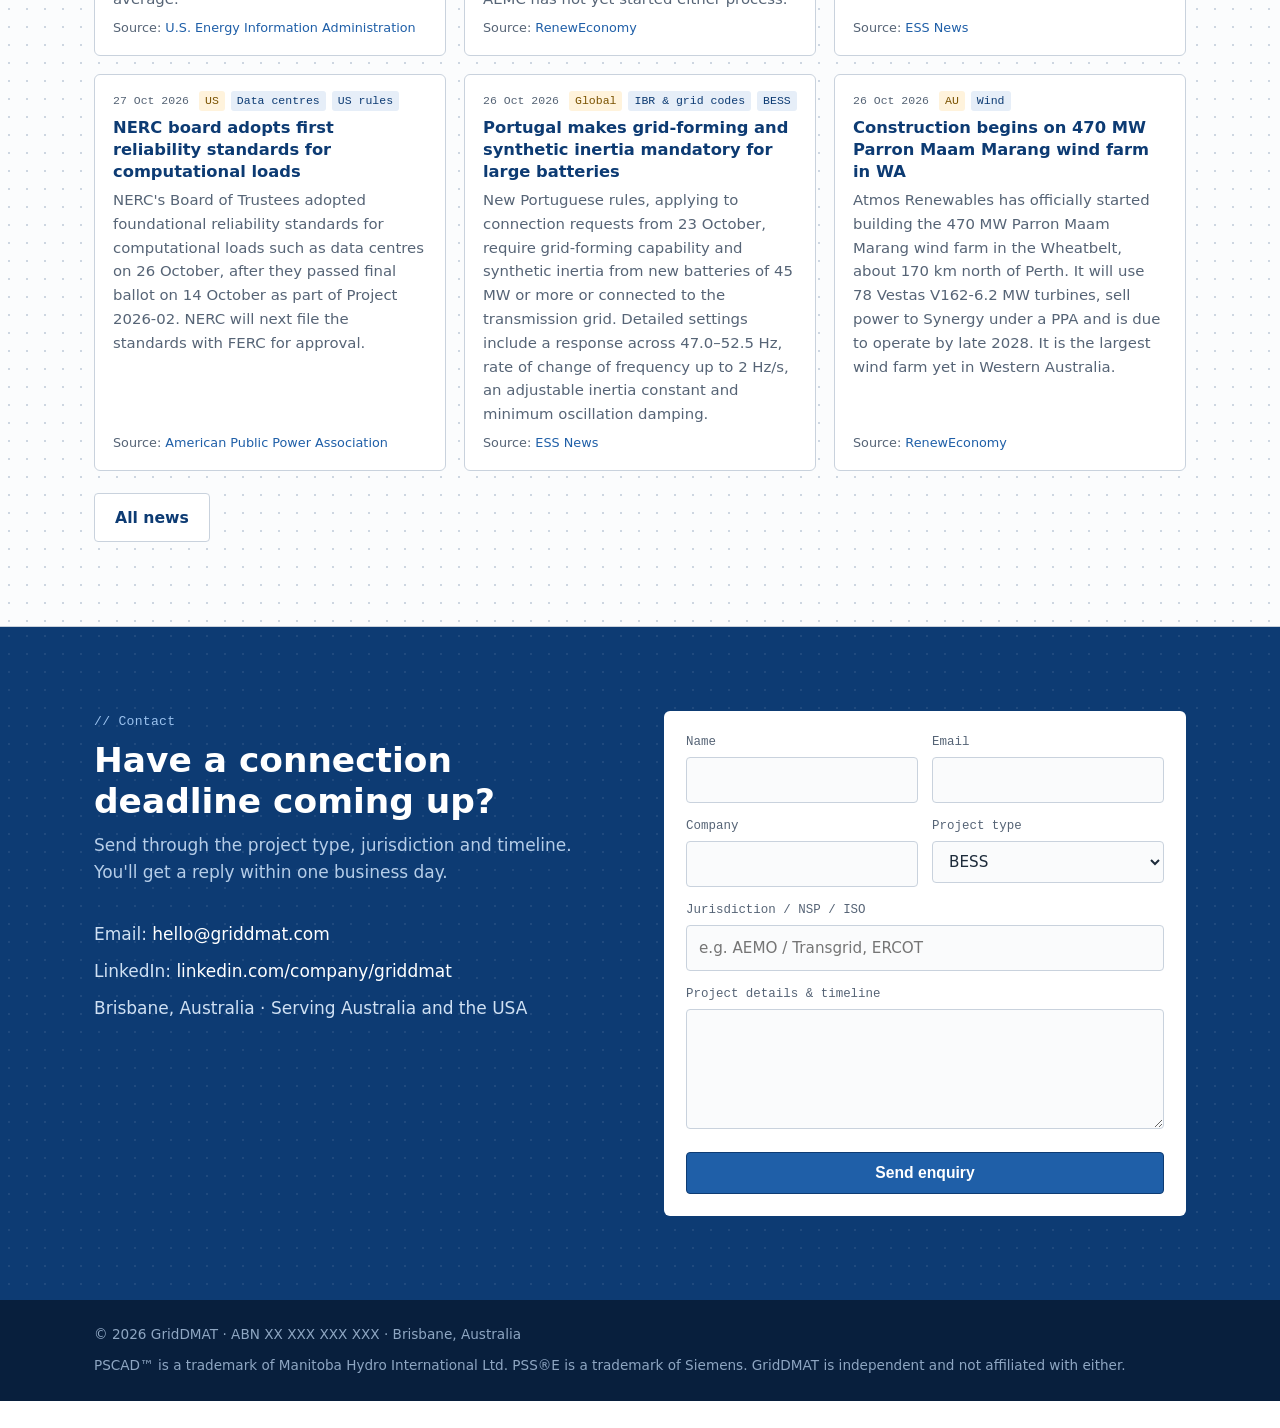
==== commit dbfab568: "Add daily industry news page and homepage news section Co-Authored-By: Claude Opus 5.5 <noreply@anth" ====
--- a/index.html
+++ b/index.html
@@ -9,6 +9,7 @@
 <meta property="og:description" content="Jurisdiction-ready PSCAD model acceptance testing for BESS, solar, wind and data centres in Australia and the USA.">
 <meta property="og:type" content="website">
 <link rel="icon" href="assets/logo.svg" type="image/svg+xml">
+<link rel="alternate" type="application/rss+xml" title="GridDMAT news" href="news.xml">
 <link rel="stylesheet" href="styles.css">
 <script type="application/ld+json">
 {"@context":"https://schema.org","@type":"ProfessionalService","name":"GridDMAT","description":"PSCAD DMAT and EMT model acceptance testing for inverter-based resources and large loads.","areaServed":["Australia","United States"],"address":{"@type":"PostalAddress","addressLocality":"Brisbane","addressRegion":"QLD","addressCountry":"AU"},"founder":{"@type":"Person","name":"Nu One"},"foundingDate":"2026","email":"hello@griddmat.com"}
@@ -24,6 +25,7 @@
       <li><a href="#sectors">Sectors</a></li>
       <li><a href="#jurisdictions">Jurisdictions</a></li>
       <li><a href="#process">Process</a></li>
+      <li><a href="news.html">News</a></li>
       <li><a href="#about">About</a></li>
     </ul>
     <a class="btn" href="#contact">Request a quote</a>
@@ -182,6 +184,61 @@
   </div>
 </section>
 
+<!-- NEWS:START -->
+<section id="news" class="alt canvas">
+  <div class="wrap">
+    <p class="eyebrow">Industry news</p>
+    <h2>Latest grid connection &amp; IBR news</h2>
+    <p class="lead">Updated daily: IBR, BESS, wind, solar and data centre connections, rule changes in Australia and the US, and PSCAD/EMT modelling.</p>
+    <div class="news-grid">
+<article class="news-item" data-cats="Solar|BESS">
+  <div class="nmeta"><time datetime="2026-10-30">30 Oct 2026</time>
+    <span class="nreg">US</span><span class="ncat">Solar</span><span class="ncat">BESS</span></div>
+  <h3><a href="https://www.eia.gov/todayinenergy/detail.php?id=68384" target="_blank" rel="noopener">EIA: a growing share of US utility solar now sits beside battery storage</a></h3>
+  <p>The US Energy Information Administration reports that, as of September 2026, 18% of US utility-scale solar capacity is co-located with batteries. Developer plans suggest the share could reach 19% by the end of 2026 and exceed 30% for projects planned for 2027 and 2028. California, Arizona, New Mexico and Nevada are well above the national average.</p>
+  <p class="nsrc">Source: <a href="https://www.eia.gov/todayinenergy/detail.php?id=68384" target="_blank" rel="noopener">U.S. Energy Information Administration</a></p>
+</article>
+<article class="news-item" data-cats="Data centres|AU rules">
+  <div class="nmeta"><time datetime="2026-10-29">29 Oct 2026</time>
+    <span class="nreg">AU</span><span class="ncat">Data centres</span><span class="ncat">AU rules</span></div>
+  <h3><a href="https://reneweconomy.com.au/data-centres-without-sufficient-firm-power-could-be-switched-off-under-bowen-rule-change-proposal/" target="_blank" rel="noopener">Federal minister asks AEMC for firm-energy and connection rules for data centres</a></h3>
+  <p>Two rule change requests from Energy Minister Chris Bowen were posted by the AEMC on 28 October. One would require qualifying data centres to hold enough firmed energy contracts, enforced by the AER through penalties and possibly a forced demand reduction. The other seeks connection framework changes for co-located plant and flexible loads. The AEMC has not yet started either process.</p>
+  <p class="nsrc">Source: <a href="https://reneweconomy.com.au/data-centres-without-sufficient-firm-power-could-be-switched-off-under-bowen-rule-change-proposal/" target="_blank" rel="noopener">RenewEconomy</a></p>
+</article>
+<article class="news-item" data-cats="BESS|IBR &amp; grid codes">
+  <div class="nmeta"><time datetime="2026-10-29">29 Oct 2026</time>
+    <span class="nreg">AU</span><span class="ncat">BESS</span><span class="ncat">IBR &amp; grid codes</span></div>
+  <h3><a href="https://www.ess-news.com/2026/10/29/construction-begins-on-300-mwh-hazelwood-2-grid-forming-battery-in-australia/" target="_blank" rel="noopener">Construction starts on 150 MW / 300 MWh Hazelwood 2 grid-forming battery in Victoria</a></h3>
+  <p>ENGIE has begun building a second battery at the former Hazelwood coal station site in the Latrobe Valley. The 150 MW / 300 MWh expansion will run in grid-forming mode, using Sungrow storage units and inverters, with Elecnor Australia as contractor. Together, the two Hazelwood batteries will total 300 MW.</p>
+  <p class="nsrc">Source: <a href="https://www.ess-news.com/2026/10/29/construction-begins-on-300-mwh-hazelwood-2-grid-forming-battery-in-australia/" target="_blank" rel="noopener">ESS News</a></p>
+</article>
+<article class="news-item" data-cats="Data centres|US rules">
+  <div class="nmeta"><time datetime="2026-10-27">27 Oct 2026</time>
+    <span class="nreg">US</span><span class="ncat">Data centres</span><span class="ncat">US rules</span></div>
+  <h3><a href="https://www.publicpower.org/periodical/article/board-trustees-nerc-adopts-foundational-computational-load-reliability-standards" target="_blank" rel="noopener">NERC board adopts first reliability standards for computational loads</a></h3>
+  <p>NERC&#x27;s Board of Trustees adopted foundational reliability standards for computational loads such as data centres on 26 October, after they passed final ballot on 14 October as part of Project 2026-02. NERC will next file the standards with FERC for approval.</p>
+  <p class="nsrc">Source: <a href="https://www.publicpower.org/periodical/article/board-trustees-nerc-adopts-foundational-computational-load-reliability-standards" target="_blank" rel="noopener">American Public Power Association</a></p>
+</article>
+<article class="news-item" data-cats="IBR &amp; grid codes|BESS">
+  <div class="nmeta"><time datetime="2026-10-26">26 Oct 2026</time>
+    <span class="nreg">Global</span><span class="ncat">IBR &amp; grid codes</span><span class="ncat">BESS</span></div>
+  <h3><a href="https://www.ess-news.com/2026/10/26/portugal-makes-grid-forming-mandatory-for-large-battery-storage-plants/" target="_blank" rel="noopener">Portugal makes grid-forming and synthetic inertia mandatory for large batteries</a></h3>
+  <p>New Portuguese rules, applying to connection requests from 23 October, require grid-forming capability and synthetic inertia from new batteries of 45 MW or more or connected to the transmission grid. Detailed settings include a response across 47.0–52.5 Hz, rate of change of frequency up to 2 Hz/s, an adjustable inertia constant and minimum oscillation damping.</p>
+  <p class="nsrc">Source: <a href="https://www.ess-news.com/2026/10/26/portugal-makes-grid-forming-mandatory-for-large-battery-storage-plants/" target="_blank" rel="noopener">ESS News</a></p>
+</article>
+<article class="news-item" data-cats="Wind">
+  <div class="nmeta"><time datetime="2026-10-26">26 Oct 2026</time>
+    <span class="nreg">AU</span><span class="ncat">Wind</span></div>
+  <h3><a href="https://reneweconomy.com.au/construction-officially-starts-on-biggest-wind-farm-in-australia-for-two-years-and-largest-in-state/" target="_blank" rel="noopener">Construction begins on 470 MW Parron Maam Marang wind farm in WA</a></h3>
+  <p>Atmos Renewables has officially started building the 470 MW Parron Maam Marang wind farm in the Wheatbelt, about 170 km north of Perth. It will use 78 Vestas V162-6.2 MW turbines, sell power to Synergy under a PPA and is due to operate by late 2028. It is the largest wind farm yet in Western Australia.</p>
+  <p class="nsrc">Source: <a href="https://reneweconomy.com.au/construction-officially-starts-on-biggest-wind-farm-in-australia-for-two-years-and-largest-in-state/" target="_blank" rel="noopener">RenewEconomy</a></p>
+</article>
+    </div>
+    <p style="margin-top:22px"><a class="btn ghost" href="news.html">All news</a></p>
+  </div>
+</section>
+<!-- NEWS:END -->
+
 <section id="contact" class="contact">
   <div class="wrap grid g2" style="gap:48px;align-items:start">
     <div>
--- a/styles.css
+++ b/styles.css
@@ -144,3 +144,26 @@
   section{padding:60px 0}
   .comp::before,.comp::after{display:none}
 }
+
+/* news */
+.news-grid{display:grid;grid-template-columns:repeat(3,1fr);gap:18px}
+.news-item{background:#fff;border:1px solid var(--line);border-radius:var(--r);padding:16px 18px;display:flex;flex-direction:column;gap:6px}
+.news-item h3{font-size:1.02rem;line-height:1.35;margin:0}
+.news-item h3 a{color:var(--blue-d)}
+.news-item p{color:var(--muted);font-size:.93rem}
+.nmeta{display:flex;flex-wrap:wrap;gap:6px;align-items:center;font-family:var(--mono);font-size:.72rem;color:var(--muted)}
+.nmeta time{margin-right:4px}
+.ncat,.nreg{background:var(--blue-l);color:var(--blue-d);border-radius:3px;padding:1px 6px}
+.nreg{background:#fff3dc;color:#7a5200}
+.nwhy{font-size:.9rem!important}
+.nsrc{font-size:.8rem!important;margin-top:auto}
+.news-hero{padding:56px 0 30px;border-bottom:1px solid var(--line)}
+.news-h1{color:var(--blue-d);font-size:clamp(1.8rem,3.4vw,2.5rem);margin-bottom:10px}
+.nfilters{display:flex;flex-wrap:wrap;gap:8px}
+.nf{font-family:var(--mono);font-size:.78rem;background:#fff;border:1px solid var(--line);border-radius:3px;padding:5px 10px;cursor:pointer;color:var(--blue-d)}
+.nf.on{background:var(--blue);color:#fff;border-color:var(--blue-d)}
+.news-list{padding:30px 0 70px}
+.news-list .wrap{display:grid;gap:14px}
+.news-list .news-item{max-width:880px}
+@media (max-width:960px){.news-grid{grid-template-columns:1fr 1fr}}
+@media (max-width:620px){.news-grid{grid-template-columns:1fr}}
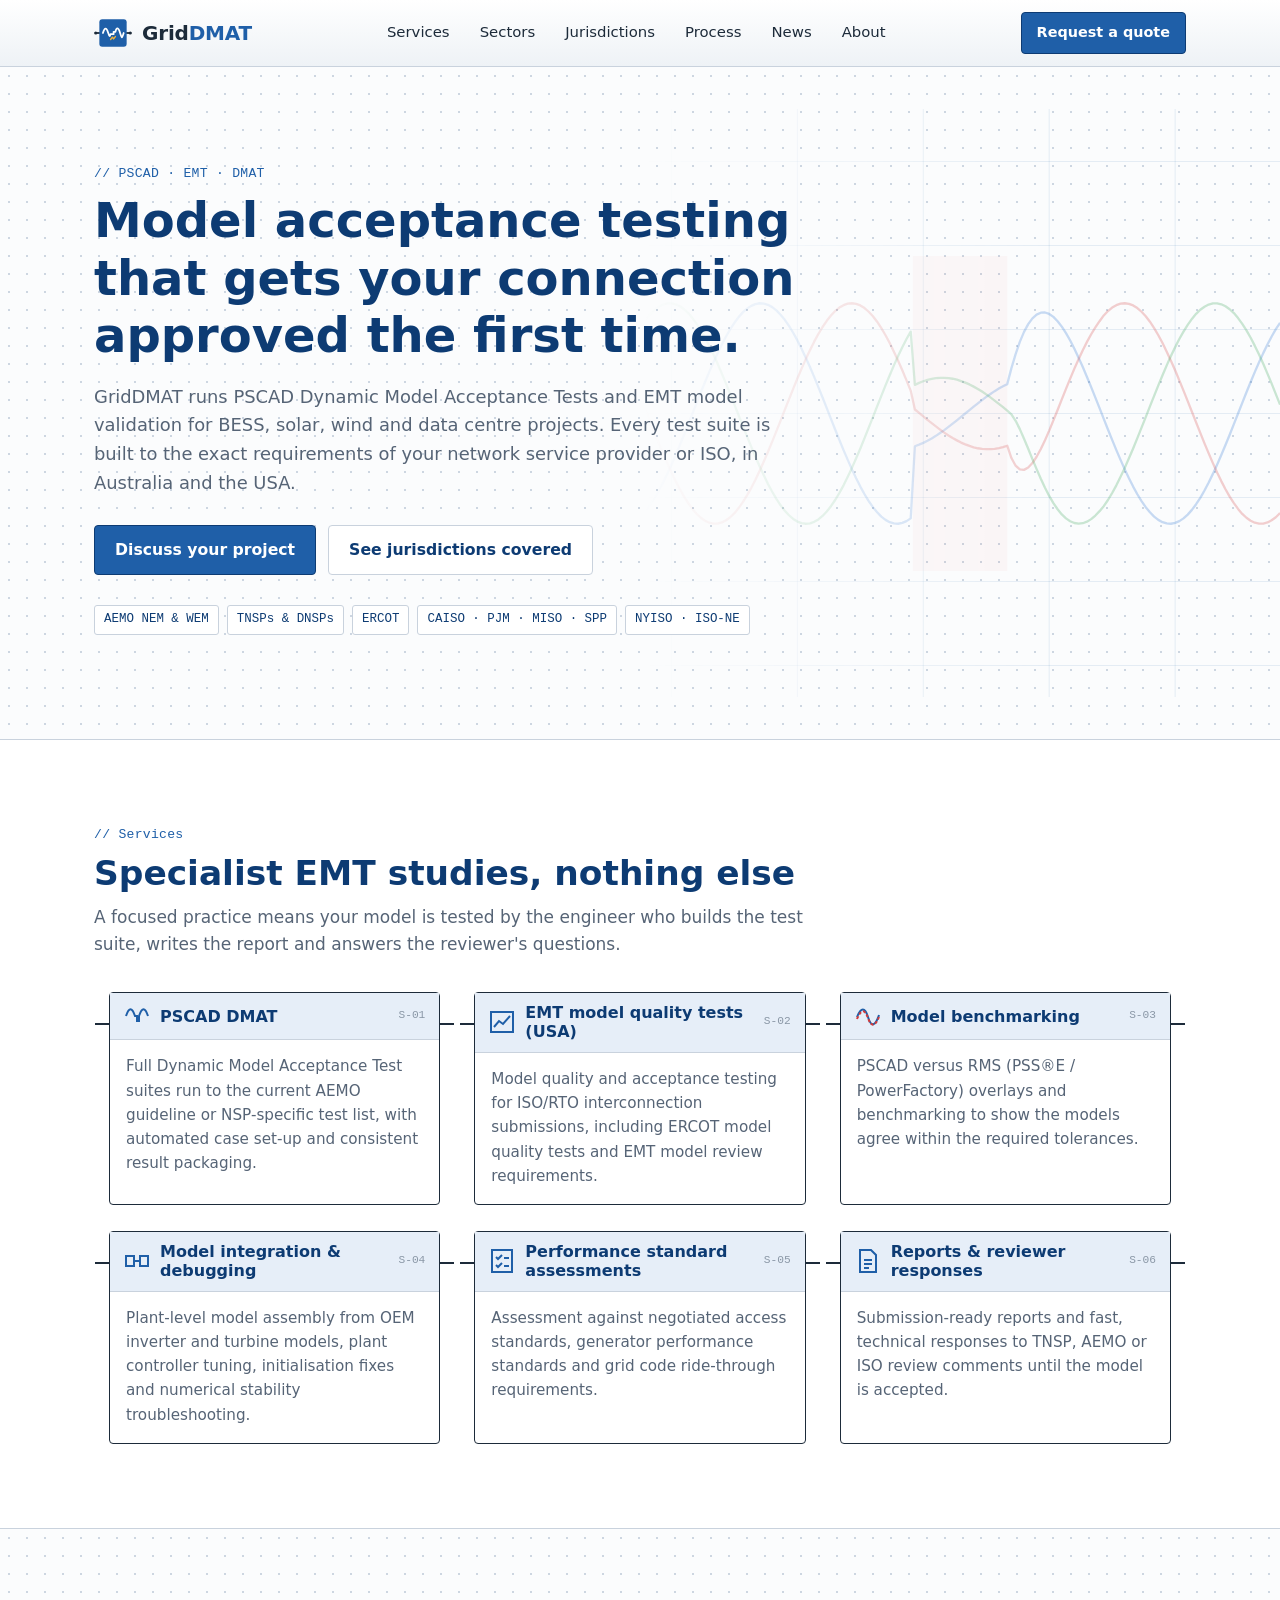
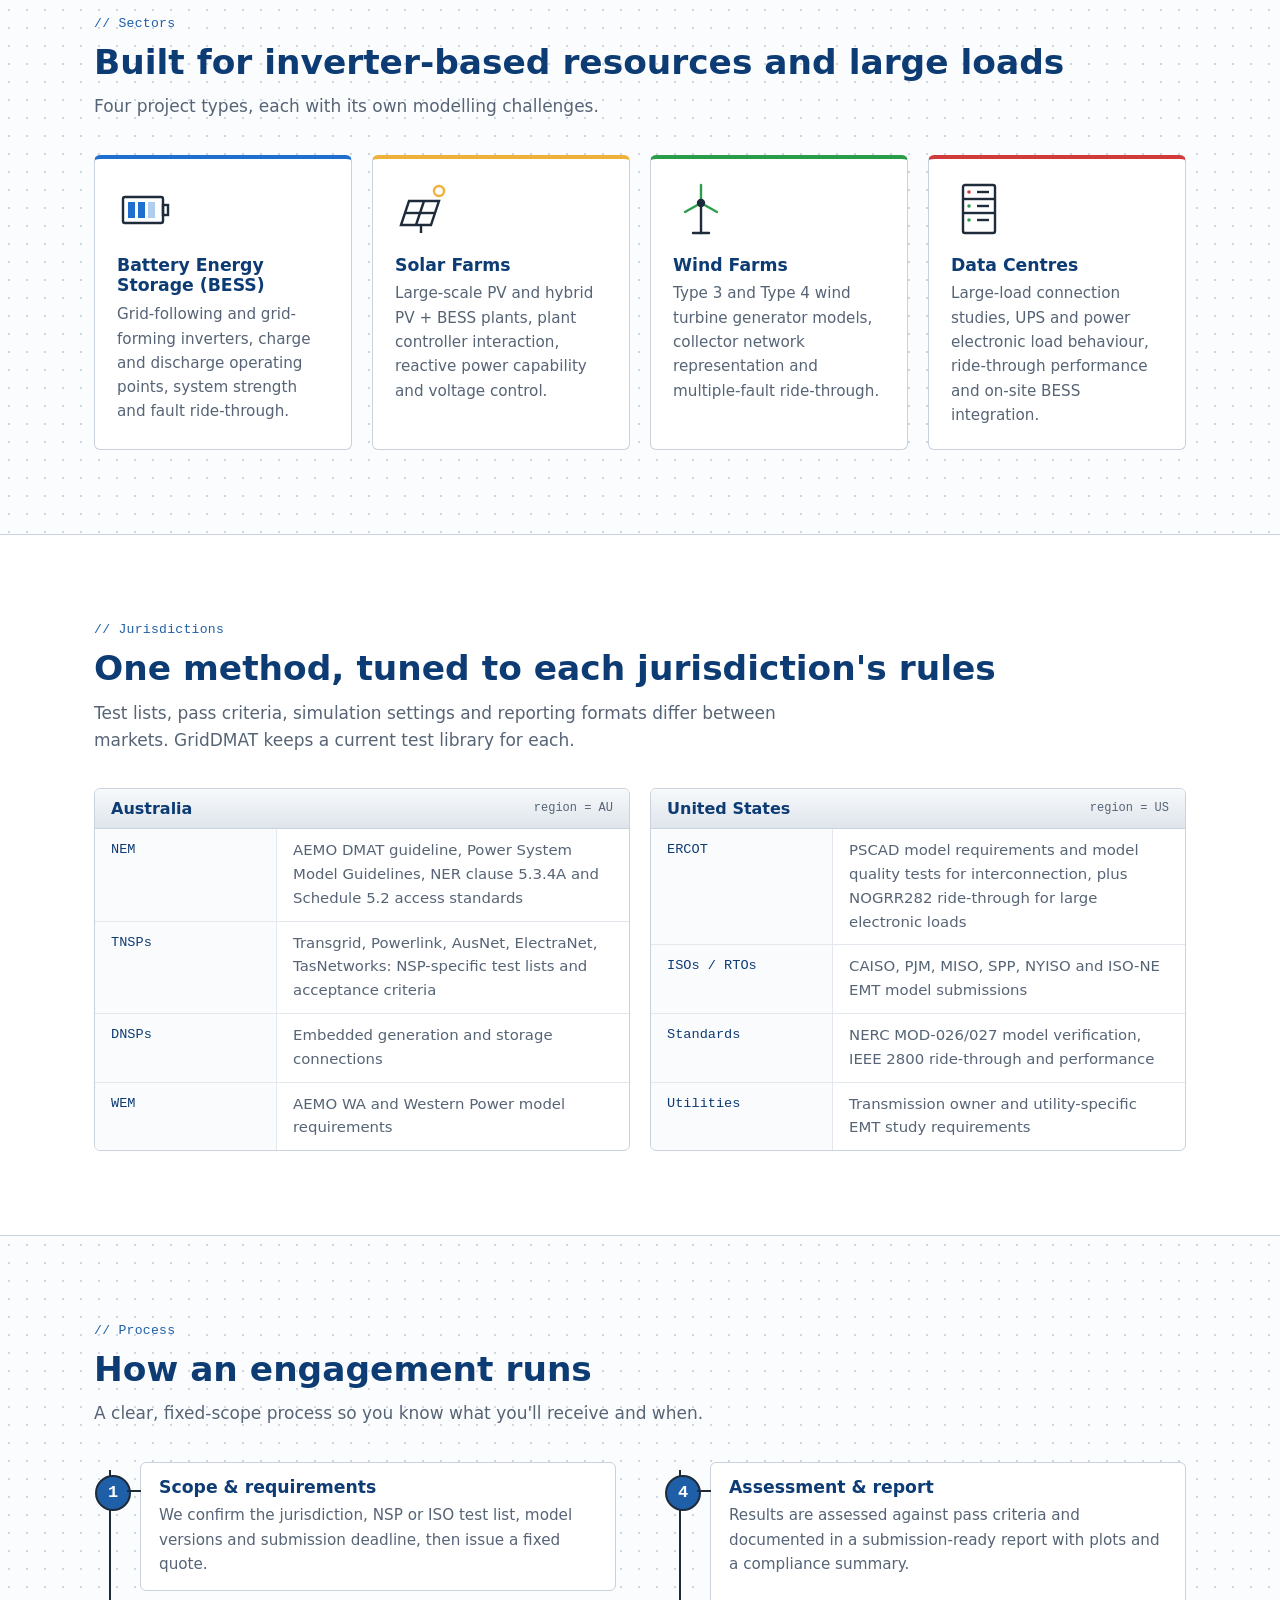
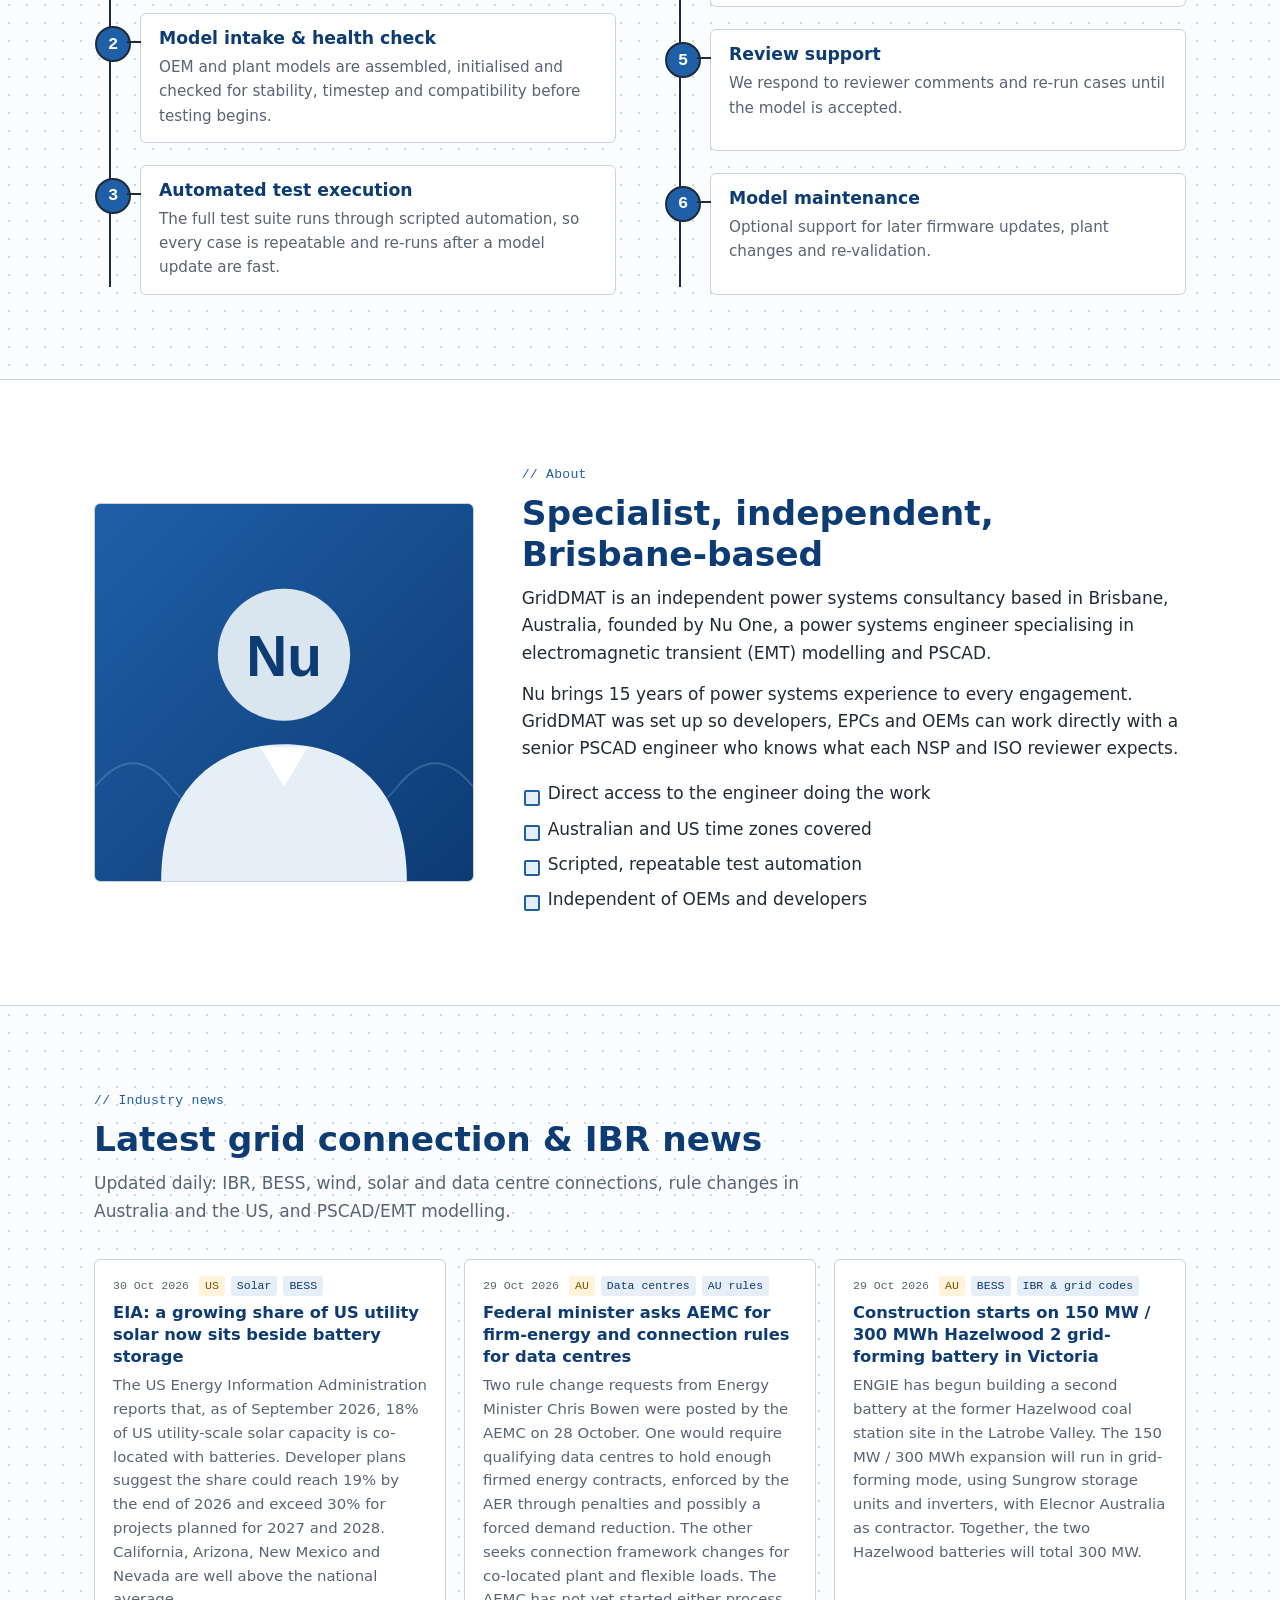
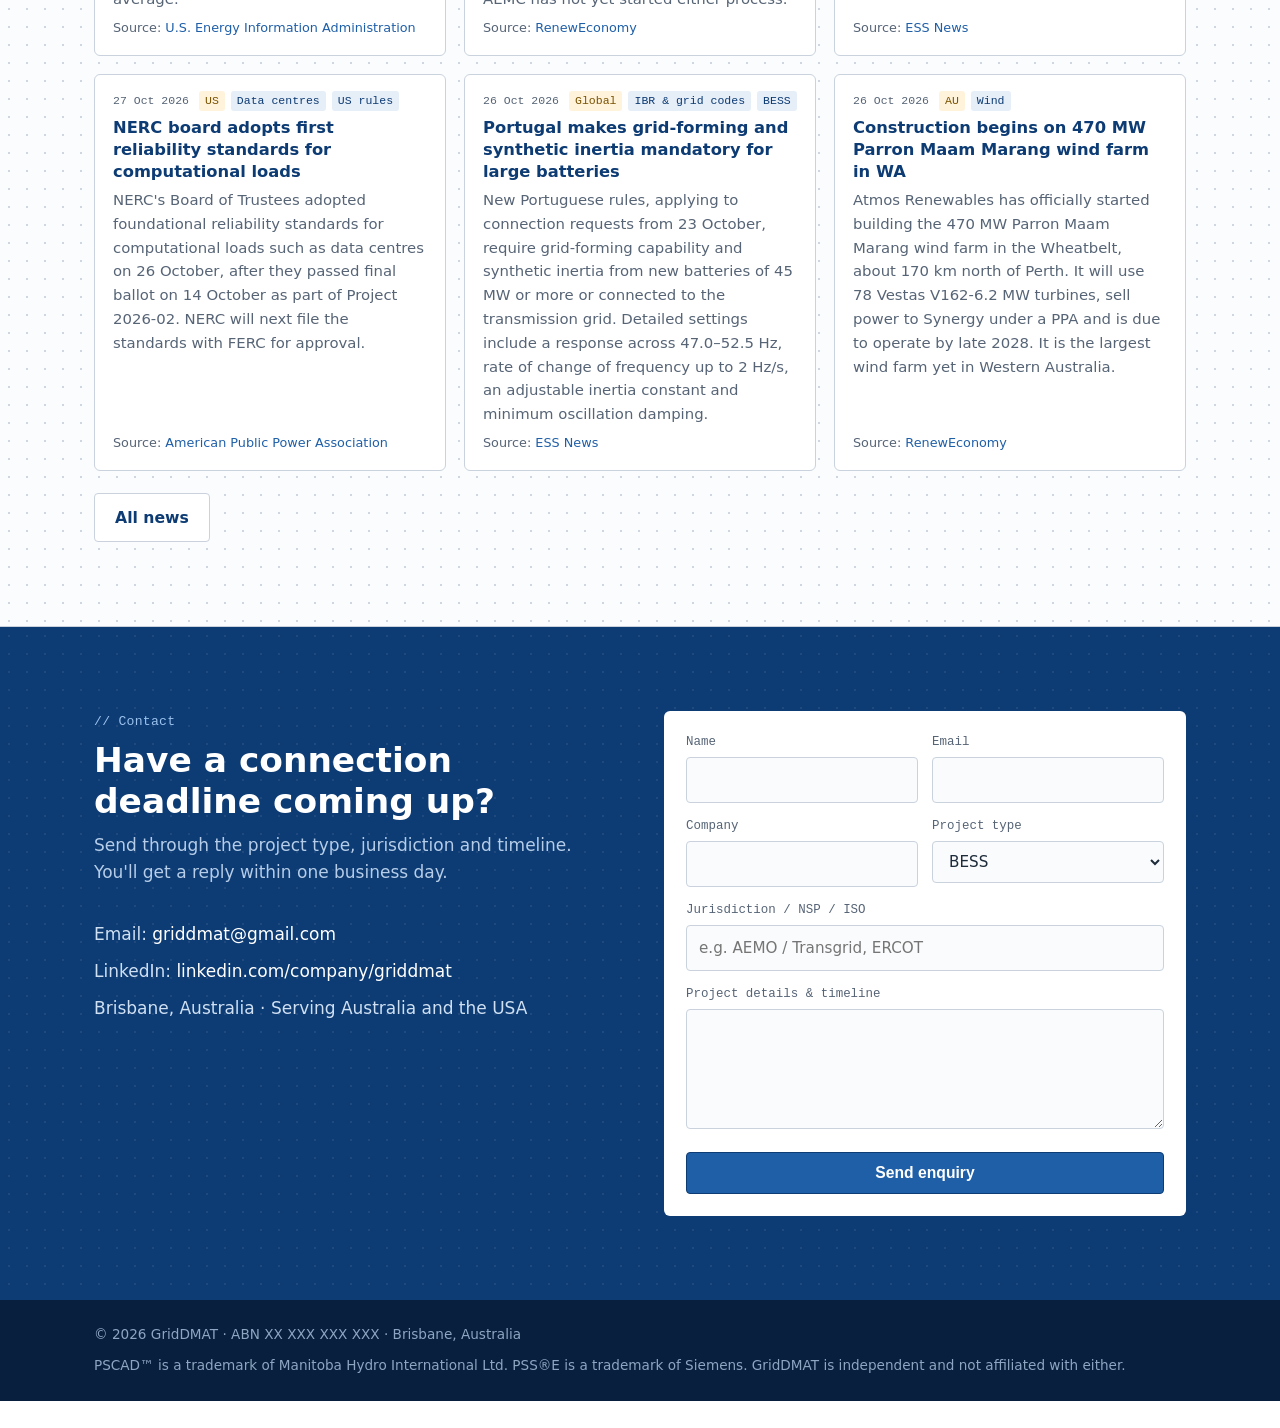
==== commit 13d862ba: "Connect contact form to email via FormSubmit; add thank-you page Co-Authored-By: Claude Opus 5.5 <no" ====
--- a/index.html
+++ b/index.html
@@ -10,9 +10,9 @@
 <meta property="og:type" content="website">
 <link rel="icon" href="assets/logo.svg" type="image/svg+xml">
 <link rel="alternate" type="application/rss+xml" title="GridDMAT news" href="news.xml">
-<link rel="stylesheet" href="styles.css">
+<link rel="stylesheet" href="styles.css?v=7077be6d">
 <script type="application/ld+json">
-{"@context":"https://schema.org","@type":"ProfessionalService","name":"GridDMAT","description":"PSCAD DMAT and EMT model acceptance testing for inverter-based resources and large loads.","areaServed":["Australia","United States"],"address":{"@type":"PostalAddress","addressLocality":"Brisbane","addressRegion":"QLD","addressCountry":"AU"},"founder":{"@type":"Person","name":"Nu One"},"foundingDate":"2026","email":"hello@griddmat.com"}
+{"@context":"https://schema.org","@type":"ProfessionalService","name":"GridDMAT","description":"PSCAD DMAT and EMT model acceptance testing for inverter-based resources and large loads.","areaServed":["Australia","United States"],"address":{"@type":"PostalAddress","addressLocality":"Brisbane","addressRegion":"QLD","addressCountry":"AU"},"founder":{"@type":"Person","name":"Nu One"},"foundingDate":"2026","email":"griddmat@gmail.com"}
 </script>
 </head>
 <body>
@@ -246,13 +246,18 @@
       <h2>Have a connection deadline coming up?</h2>
       <p class="lead">Send through the project type, jurisdiction and timeline. You'll get a reply within one business day.</p>
       <div class="contact-info">
-        <p>Email: <a href="mailto:hello@griddmat.com">hello@griddmat.com</a></p>
+        <p>Email: <a href="mailto:griddmat@gmail.com">griddmat@gmail.com</a></p>
         <p>LinkedIn: <a href="https://www.linkedin.com/company/griddmat" target="_blank" rel="noopener">linkedin.com/company/griddmat</a></p>
         <p>Brisbane, Australia · Serving Australia and the USA</p>
       </div>
     </div>
-    <!-- Replace the action URL with your Formspree or Netlify form endpoint -->
-    <form action="https://formspree.io/f/YOUR_FORM_ID" method="POST">
+    <!-- FormSubmit forwards submissions to griddmat@gmail.com. After activating, you can replace the email in the URL with the random alias FormSubmit emails you. -->
+    <form action="https://formsubmit.co/griddmat@gmail.com" method="POST">
+      <input type="hidden" name="_subject" value="New GridDMAT website enquiry">
+      <input type="hidden" name="_template" value="table">
+      <input type="hidden" name="_captcha" value="true">
+      <input type="hidden" name="_next" value="https://griddmat-commits.github.io/thanks.html">
+      <input type="text" name="_honey" style="display:none" tabindex="-1" autocomplete="off">
       <div class="row">
         <div><label for="name">Name</label><input id="name" name="name" required></div>
         <div><label for="email">Email</label><input id="email" type="email" name="email" required></div>
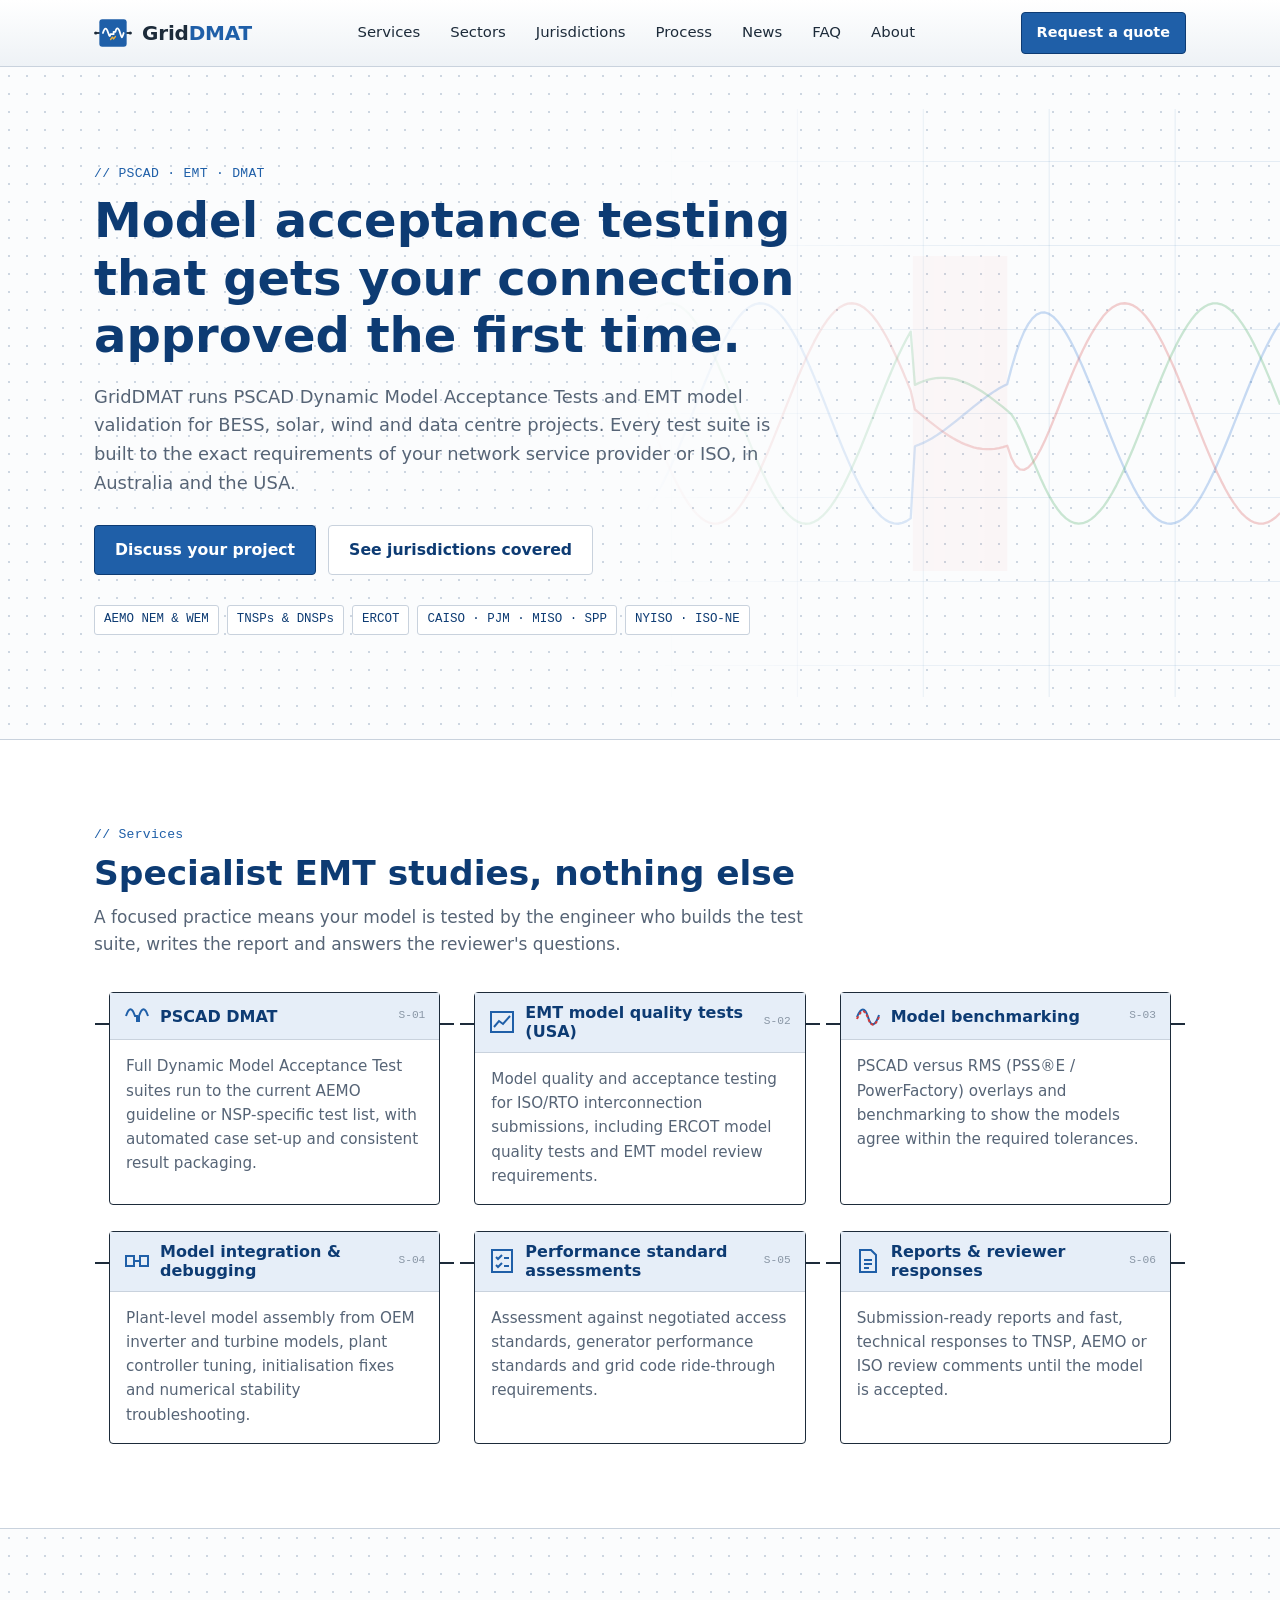
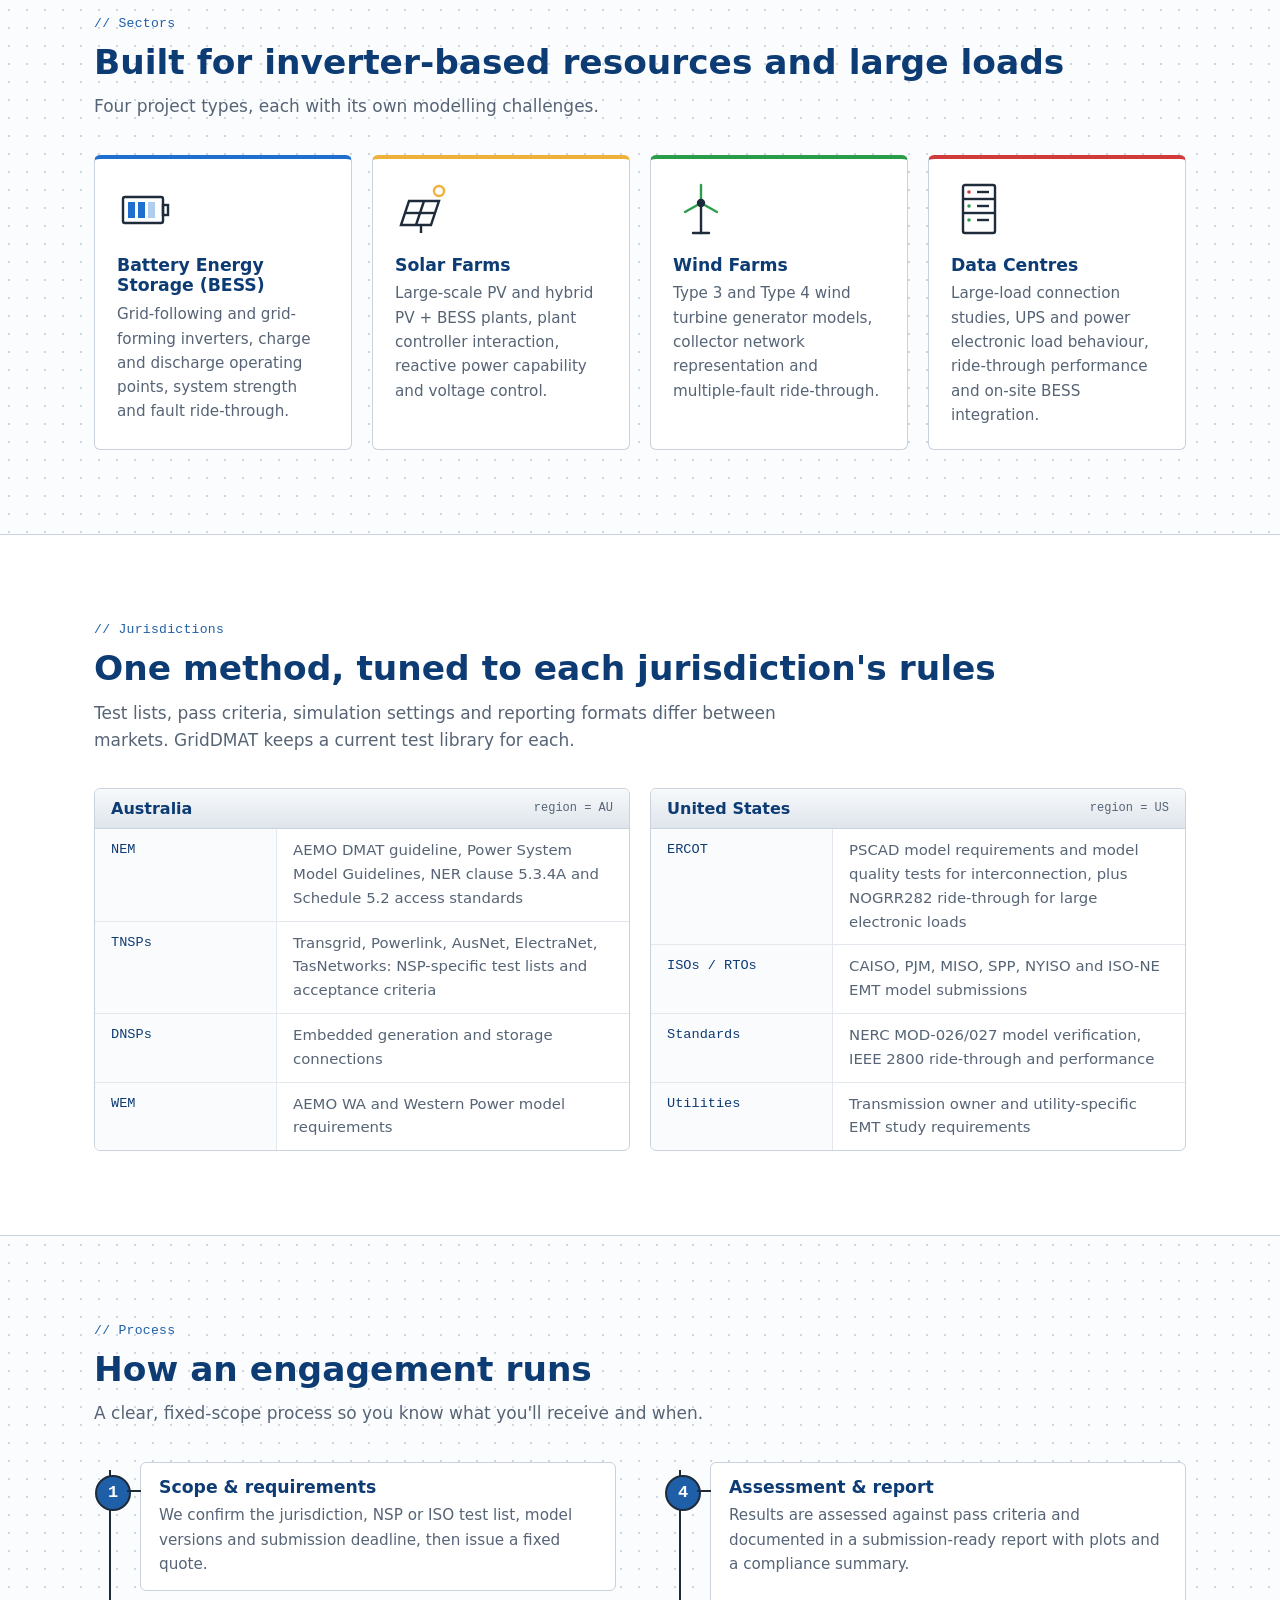
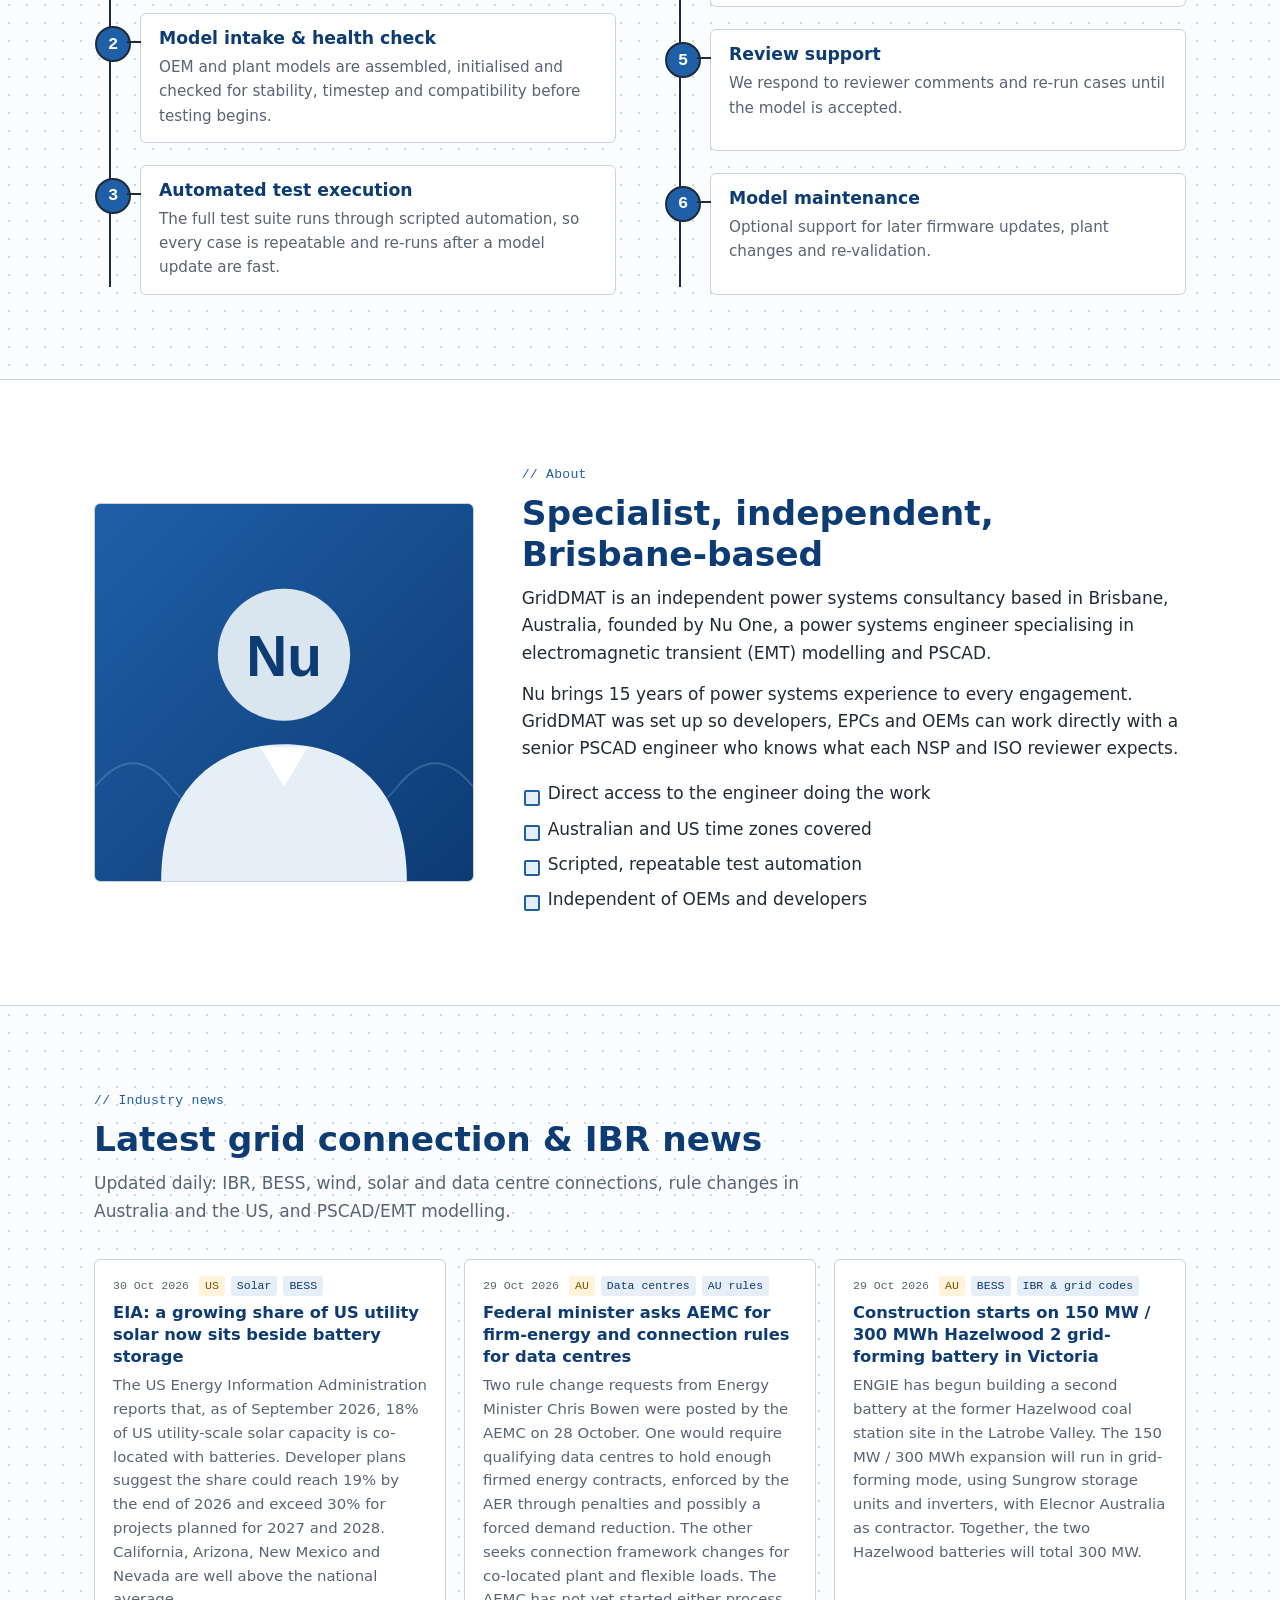
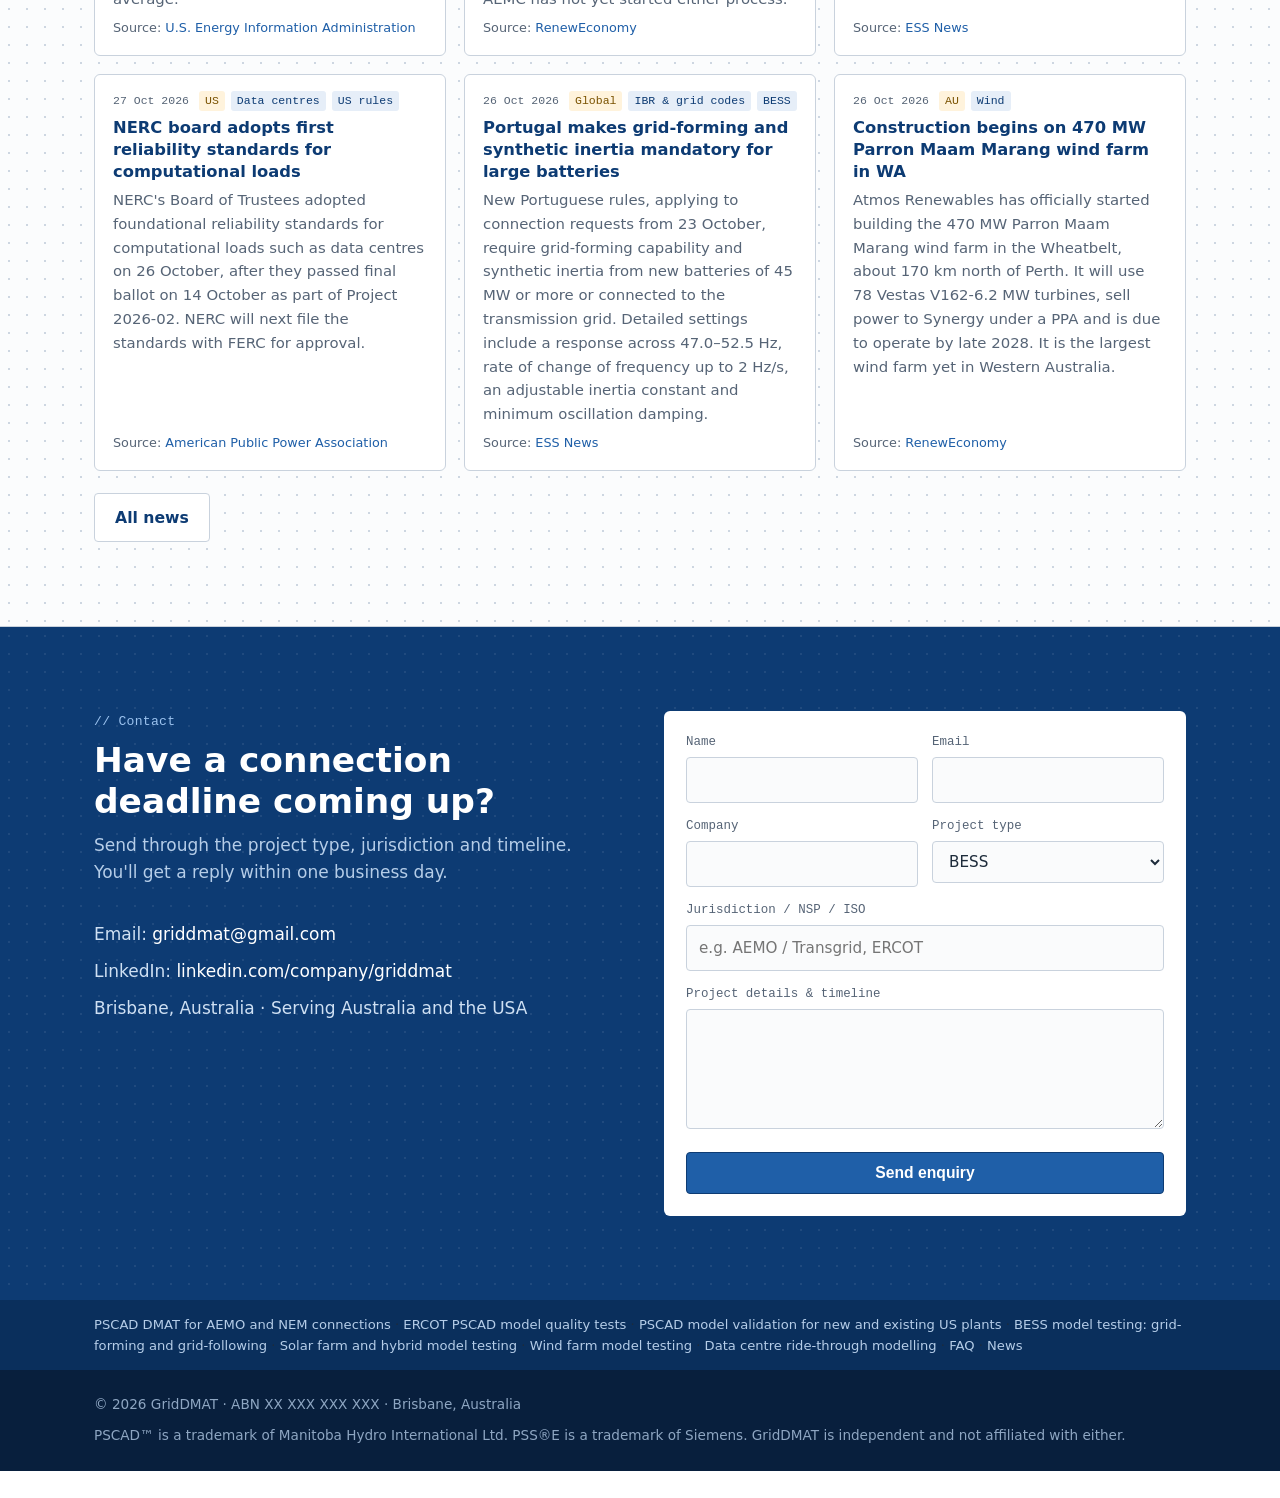
==== commit fafe079f: "Add service, sector and FAQ pages, structured data, canonical tags, llms.txt and AI-crawler robots r" ====
--- a/index.html
+++ b/index.html
@@ -8,11 +8,107 @@
 <meta property="og:title" content="GridDMAT | PSCAD DMAT &amp; EMT Model Acceptance Testing">
 <meta property="og:description" content="Jurisdiction-ready PSCAD model acceptance testing for BESS, solar, wind and data centres in Australia and the USA.">
 <meta property="og:type" content="website">
+<link rel="canonical" href="https://griddmat-commits.github.io/">
 <link rel="icon" href="assets/logo.svg" type="image/svg+xml">
 <link rel="alternate" type="application/rss+xml" title="GridDMAT news" href="news.xml">
-<link rel="stylesheet" href="styles.css?v=7077be6d">
+<link rel="stylesheet" href="styles.css?v=6d6070ba">
 <script type="application/ld+json">
-{"@context":"https://schema.org","@type":"ProfessionalService","name":"GridDMAT","description":"PSCAD DMAT and EMT model acceptance testing for inverter-based resources and large loads.","areaServed":["Australia","United States"],"address":{"@type":"PostalAddress","addressLocality":"Brisbane","addressRegion":"QLD","addressCountry":"AU"},"founder":{"@type":"Person","name":"Nu One"},"foundingDate":"2026","email":"griddmat@gmail.com"}
+{
+ "@context": "https://schema.org",
+ "@graph": [
+  {
+   "@type": "ProfessionalService",
+   "@id": "https://griddmat-commits.github.io/#org",
+   "name": "GridDMAT",
+   "url": "https://griddmat-commits.github.io/",
+   "email": "griddmat@gmail.com",
+   "areaServed": [
+    "Australia",
+    "United States"
+   ],
+   "address": {
+    "@type": "PostalAddress",
+    "addressLocality": "Brisbane",
+    "addressRegion": "QLD",
+    "addressCountry": "AU"
+   },
+   "knowsAbout": [
+    "PSCAD",
+    "EMT modelling",
+    "DMAT",
+    "Dynamic Model Acceptance Test",
+    "Model validation",
+    "Battery energy storage systems",
+    "Grid-forming inverters",
+    "Solar farms",
+    "Wind farms",
+    "Data centre grid connection",
+    "AEMO",
+    "ERCOT",
+    "CAISO",
+    "Fault ride-through"
+   ],
+   "description": "Independent consultancy specialising in PSCAD/EMT model acceptance testing and validation for BESS, solar, wind and data centre grid connections in Australia and the USA."
+  },
+  {
+   "@type": "WebSite",
+   "@id": "https://griddmat-commits.github.io/#website",
+   "url": "https://griddmat-commits.github.io/",
+   "name": "GridDMAT",
+   "publisher": {
+    "@id": "https://griddmat-commits.github.io/#org"
+   }
+  },
+  {
+   "@type": "ItemList",
+   "name": "GridDMAT services",
+   "itemListElement": [
+    {
+     "@type": "ListItem",
+     "position": 1,
+     "url": "https://griddmat-commits.github.io/pscad-dmat-aemo.html",
+     "name": "PSCAD DMAT for AEMO and NEM connections"
+    },
+    {
+     "@type": "ListItem",
+     "position": 2,
+     "url": "https://griddmat-commits.github.io/ercot-model-quality-tests.html",
+     "name": "ERCOT PSCAD model quality tests"
+    },
+    {
+     "@type": "ListItem",
+     "position": 3,
+     "url": "https://griddmat-commits.github.io/us-pscad-model-validation.html",
+     "name": "PSCAD model validation for new and existing US plants"
+    },
+    {
+     "@type": "ListItem",
+     "position": 4,
+     "url": "https://griddmat-commits.github.io/bess-model-testing.html",
+     "name": "BESS model testing: grid-forming and grid-following"
+    },
+    {
+     "@type": "ListItem",
+     "position": 5,
+     "url": "https://griddmat-commits.github.io/solar-farm-model-testing.html",
+     "name": "Solar farm and hybrid model testing"
+    },
+    {
+     "@type": "ListItem",
+     "position": 6,
+     "url": "https://griddmat-commits.github.io/wind-farm-model-testing.html",
+     "name": "Wind farm model testing"
+    },
+    {
+     "@type": "ListItem",
+     "position": 7,
+     "url": "https://griddmat-commits.github.io/data-centre-ride-through-modelling.html",
+     "name": "Data centre ride-through modelling"
+    }
+   ]
+  }
+ ]
+}
 </script>
 </head>
 <body>
@@ -26,6 +122,7 @@
       <li><a href="#jurisdictions">Jurisdictions</a></li>
       <li><a href="#process">Process</a></li>
       <li><a href="news.html">News</a></li>
+      <li><a href="faq.html">FAQ</a></li>
       <li><a href="#about">About</a></li>
     </ul>
     <a class="btn" href="#contact">Request a quote</a>
@@ -62,11 +159,11 @@
     <div class="grid g3" style="gap:26px 34px;padding:0 15px">
       <div class="comp"><div class="comp-h">
         <svg viewBox="0 0 26 26" fill="none" stroke="#1f5fa8" stroke-width="2"><path d="M2 13 C5 4 8 4 11 13 L13 13 L13 18 L15 18 L15 13 C18 4 21 4 24 13"/></svg>
-        <h3>PSCAD DMAT</h3><span class="comp-id">S-01</span></div>
+        <h3><a href="pscad-dmat-aemo.html">PSCAD DMAT</a></h3><span class="comp-id">S-01</span></div>
         <div class="comp-b"><p>Full Dynamic Model Acceptance Test suites run to the current AEMO guideline or NSP-specific test list, with automated case set-up and consistent result packaging.</p></div></div>
       <div class="comp"><div class="comp-h">
         <svg viewBox="0 0 26 26" fill="none" stroke="#1f5fa8" stroke-width="2"><rect x="2" y="3" width="22" height="20"/><polyline points="5,18 10,12 14,15 21,7"/></svg>
-        <h3>EMT model quality tests (USA)</h3><span class="comp-id">S-02</span></div>
+        <h3><a href="ercot-model-quality-tests.html">EMT model quality tests (USA)</a></h3><span class="comp-id">S-02</span></div>
         <div class="comp-b"><p>Model quality and acceptance testing for ISO/RTO interconnection submissions, including ERCOT model quality tests and EMT model review requirements.</p></div></div>
       <div class="comp"><div class="comp-h">
         <svg viewBox="0 0 26 26" fill="none" stroke-width="2"><path d="M2 14 C6 4 10 4 13 14 S20 24 24 12" stroke="#1f5fa8"/><path d="M2 16 C6 6 10 6 13 15 S20 24 24 14" stroke="#d23b3b" stroke-dasharray="3 2"/></svg>
@@ -96,22 +193,22 @@
     <div class="grid g4">
       <div class="sector">
         <svg viewBox="0 0 56 56" fill="none" stroke="#1d2b3a" stroke-width="2.4"><rect x="6" y="16" width="40" height="26" rx="2"/><rect x="46" y="24" width="5" height="10"/><rect x="11" y="21" width="7" height="16" fill="#1f6fd1" stroke="none"/><rect x="21" y="21" width="7" height="16" fill="#1f6fd1" stroke="none"/><rect x="31" y="21" width="7" height="16" fill="#1f6fd1" stroke="none" opacity=".35"/></svg>
-        <h3>Battery Energy Storage (BESS)</h3>
+        <h3><a href="bess-model-testing.html">Battery Energy Storage (BESS)</a></h3>
         <p>Grid-following and grid-forming inverters, charge and discharge operating points, system strength and fault ride-through.</p>
       </div>
       <div class="sector">
         <svg viewBox="0 0 56 56" fill="none" stroke="#1d2b3a" stroke-width="2.4"><circle cx="44" cy="10" r="5" stroke="#f0b13a"/><path d="M6 44 L14 20 H44 L36 44 Z"/><line x1="10" y1="32" x2="40" y2="32"/><line x1="29" y1="20" x2="21" y2="44"/><line x1="26" y1="44" x2="26" y2="52"/></svg>
-        <h3>Solar Farms</h3>
+        <h3><a href="solar-farm-model-testing.html">Solar Farms</a></h3>
         <p>Large-scale PV and hybrid PV + BESS plants, plant controller interaction, reactive power capability and voltage control.</p>
       </div>
       <div class="sector">
         <svg viewBox="0 0 56 56" fill="none" stroke="#1d2b3a" stroke-width="2.4" stroke-linecap="round"><line x1="28" y1="22" x2="28" y2="52"/><line x1="20" y1="52" x2="36" y2="52"/><line x1="28" y1="22" x2="28" y2="4" stroke="#2a9d4b"/><line x1="28" y1="22" x2="12" y2="31" stroke="#2a9d4b"/><line x1="28" y1="22" x2="44" y2="31" stroke="#2a9d4b"/><circle cx="28" cy="22" r="3" fill="#1d2b3a"/></svg>
-        <h3>Wind Farms</h3>
+        <h3><a href="wind-farm-model-testing.html">Wind Farms</a></h3>
         <p>Type 3 and Type 4 wind turbine generator models, collector network representation and multiple-fault ride-through.</p>
       </div>
       <div class="sector">
         <svg viewBox="0 0 56 56" fill="none" stroke="#1d2b3a" stroke-width="2.4"><rect x="12" y="4" width="32" height="48" rx="2"/><line x1="12" y1="18" x2="44" y2="18"/><line x1="12" y1="32" x2="44" y2="32"/><circle cx="18" cy="11" r="1.8" fill="#d23b3b" stroke="none"/><circle cx="18" cy="25" r="1.8" fill="#2a9d4b" stroke="none"/><circle cx="18" cy="39" r="1.8" fill="#2a9d4b" stroke="none"/><line x1="26" y1="11" x2="38" y2="11"/><line x1="26" y1="25" x2="38" y2="25"/><line x1="26" y1="39" x2="38" y2="39"/></svg>
-        <h3>Data Centres</h3>
+        <h3><a href="data-centre-ride-through-modelling.html">Data Centres</a></h3>
         <p>Large-load connection studies, UPS and power electronic load behaviour, ride-through performance and on-site BESS integration.</p>
       </div>
     </div>
@@ -251,13 +348,13 @@
         <p>Brisbane, Australia · Serving Australia and the USA</p>
       </div>
     </div>
-    <!-- FormSubmit forwards submissions to griddmat@gmail.com. After activating, you can replace the email in the URL with the random alias FormSubmit emails you. -->
-    <form action="https://formsubmit.co/griddmat@gmail.com" method="POST">
-      <input type="hidden" name="_subject" value="New GridDMAT website enquiry">
-      <input type="hidden" name="_template" value="table">
-      <input type="hidden" name="_captcha" value="true">
-      <input type="hidden" name="_next" value="https://griddmat-commits.github.io/thanks.html">
-      <input type="text" name="_honey" style="display:none" tabindex="-1" autocomplete="off">
+    <!-- Web3Forms ("GridDmatForm") delivers submissions to griddmat@gmail.com. The access key is public by design. -->
+    <form action="https://api.web3forms.com/submit" method="POST">
+      <input type="hidden" name="access_key" value="3075acb0-4f99-4f62-a7ae-31aff48ed147">
+      <input type="hidden" name="subject" value="New GridDMAT website enquiry">
+      <input type="hidden" name="from_name" value="GridDMAT website">
+      <input type="hidden" name="redirect" value="https://griddmat-commits.github.io/thanks.html">
+      <input type="checkbox" name="botcheck" class="hidden" style="display:none" tabindex="-1" autocomplete="off">
       <div class="row">
         <div><label for="name">Name</label><input id="name" name="name" required></div>
         <div><label for="email">Email</label><input id="email" type="email" name="email" required></div>
@@ -276,6 +373,7 @@
   </div>
 </section>
 
+<div class="sitelinks"><div class="wrap"><a href="pscad-dmat-aemo.html">PSCAD DMAT for AEMO and NEM connections</a> · <a href="ercot-model-quality-tests.html">ERCOT PSCAD model quality tests</a> · <a href="us-pscad-model-validation.html">PSCAD model validation for new and existing US plants</a> · <a href="bess-model-testing.html">BESS model testing: grid-forming and grid-following</a> · <a href="solar-farm-model-testing.html">Solar farm and hybrid model testing</a> · <a href="wind-farm-model-testing.html">Wind farm model testing</a> · <a href="data-centre-ride-through-modelling.html">Data centre ride-through modelling</a> · <a href="faq.html">FAQ</a> · <a href="news.html">News</a></div></div>
 <footer>
   <div class="wrap">
     <span>© <span id="y"></span> GridDMAT · ABN XX XXX XXX XXX · Brisbane, Australia</span>
--- a/styles.css
+++ b/styles.css
@@ -167,3 +167,28 @@
 .news-list .news-item{max-width:880px}
 @media (max-width:960px){.news-grid{grid-template-columns:1fr 1fr}}
 @media (max-width:620px){.news-grid{grid-template-columns:1fr}}
+
+/* pages */
+.page-hero{padding:52px 0 40px;border-bottom:1px solid var(--line)}
+.page-h1{color:var(--blue-d);font-size:clamp(1.8rem,3.4vw,2.5rem);margin-bottom:12px;max-width:760px}
+.page-hero .lead{max-width:720px}
+.crumbs{font-family:var(--mono);font-size:.78rem;color:var(--muted);margin-bottom:14px}
+.crumbs a{color:var(--blue)}
+.page-body{padding:44px 0 70px}
+.page-grid{display:grid;grid-template-columns:minmax(0,720px) 1fr;gap:44px;align-items:start}
+.prose h2{font-size:1.35rem;margin:26px 0 10px}
+.prose h2:first-child{margin-top:0}
+.prose p{color:var(--ink);margin:0 0 12px}
+.prose ul{margin:0 0 14px 20px;color:var(--ink)}
+.prose li{margin:4px 0}
+.qa{background:#fff;border:1px solid var(--line);border-radius:var(--r);padding:12px 16px;margin:10px 0}
+.qa summary{cursor:pointer;font-weight:700;color:var(--blue-d)}
+.qa p{margin:10px 0 0;color:var(--muted)}
+.side .card{background:#fff;border:1px solid var(--line);border-radius:var(--r);padding:16px 18px;margin-bottom:16px}
+.side h3{font-size:1rem;margin-bottom:8px}
+.side ul{margin-left:18px;font-size:.95rem}
+.side p{color:var(--muted);font-size:.93rem;margin-bottom:12px}
+.sitelinks{background:#0a2f5c;font-size:.82rem;padding:14px 0}
+.sitelinks a{color:#b5cde8}
+.comp-h h3 a,.sector h3 a{color:inherit}
+@media (max-width:960px){.page-grid{grid-template-columns:1fr}}
